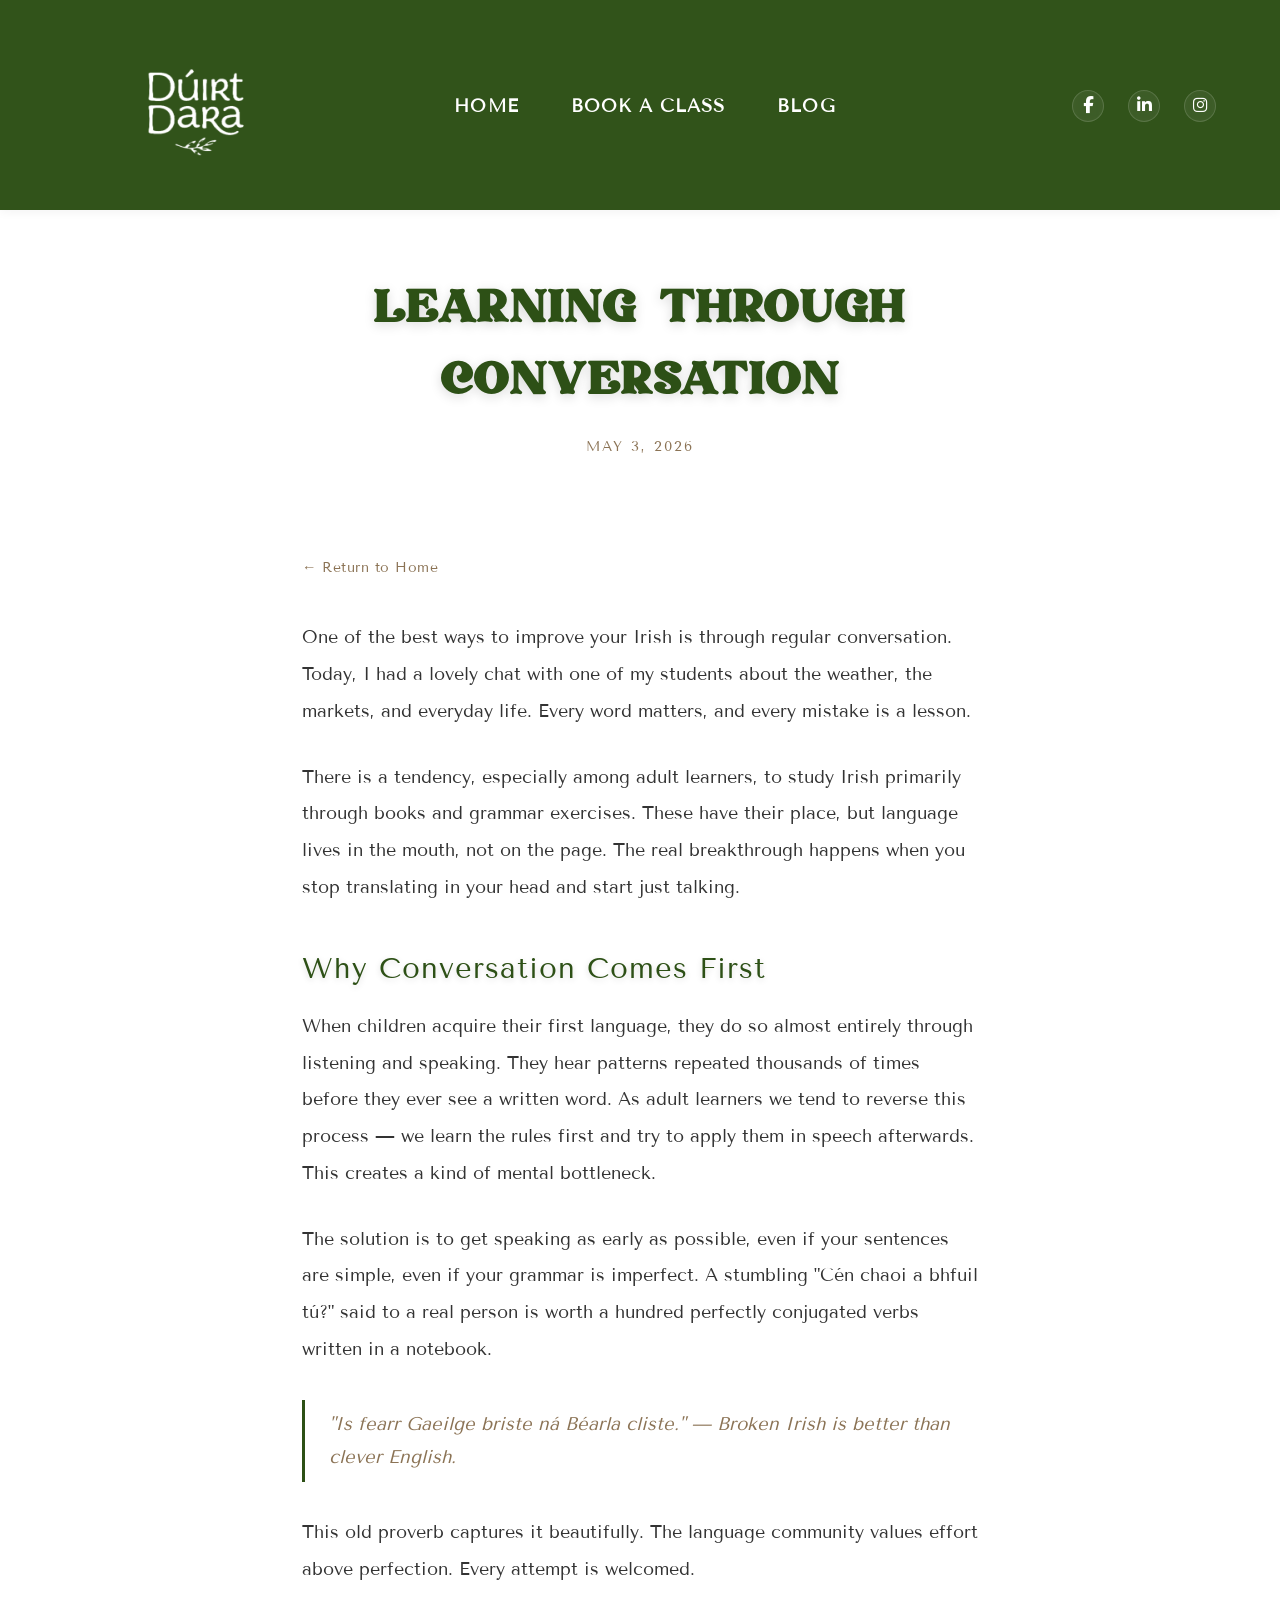
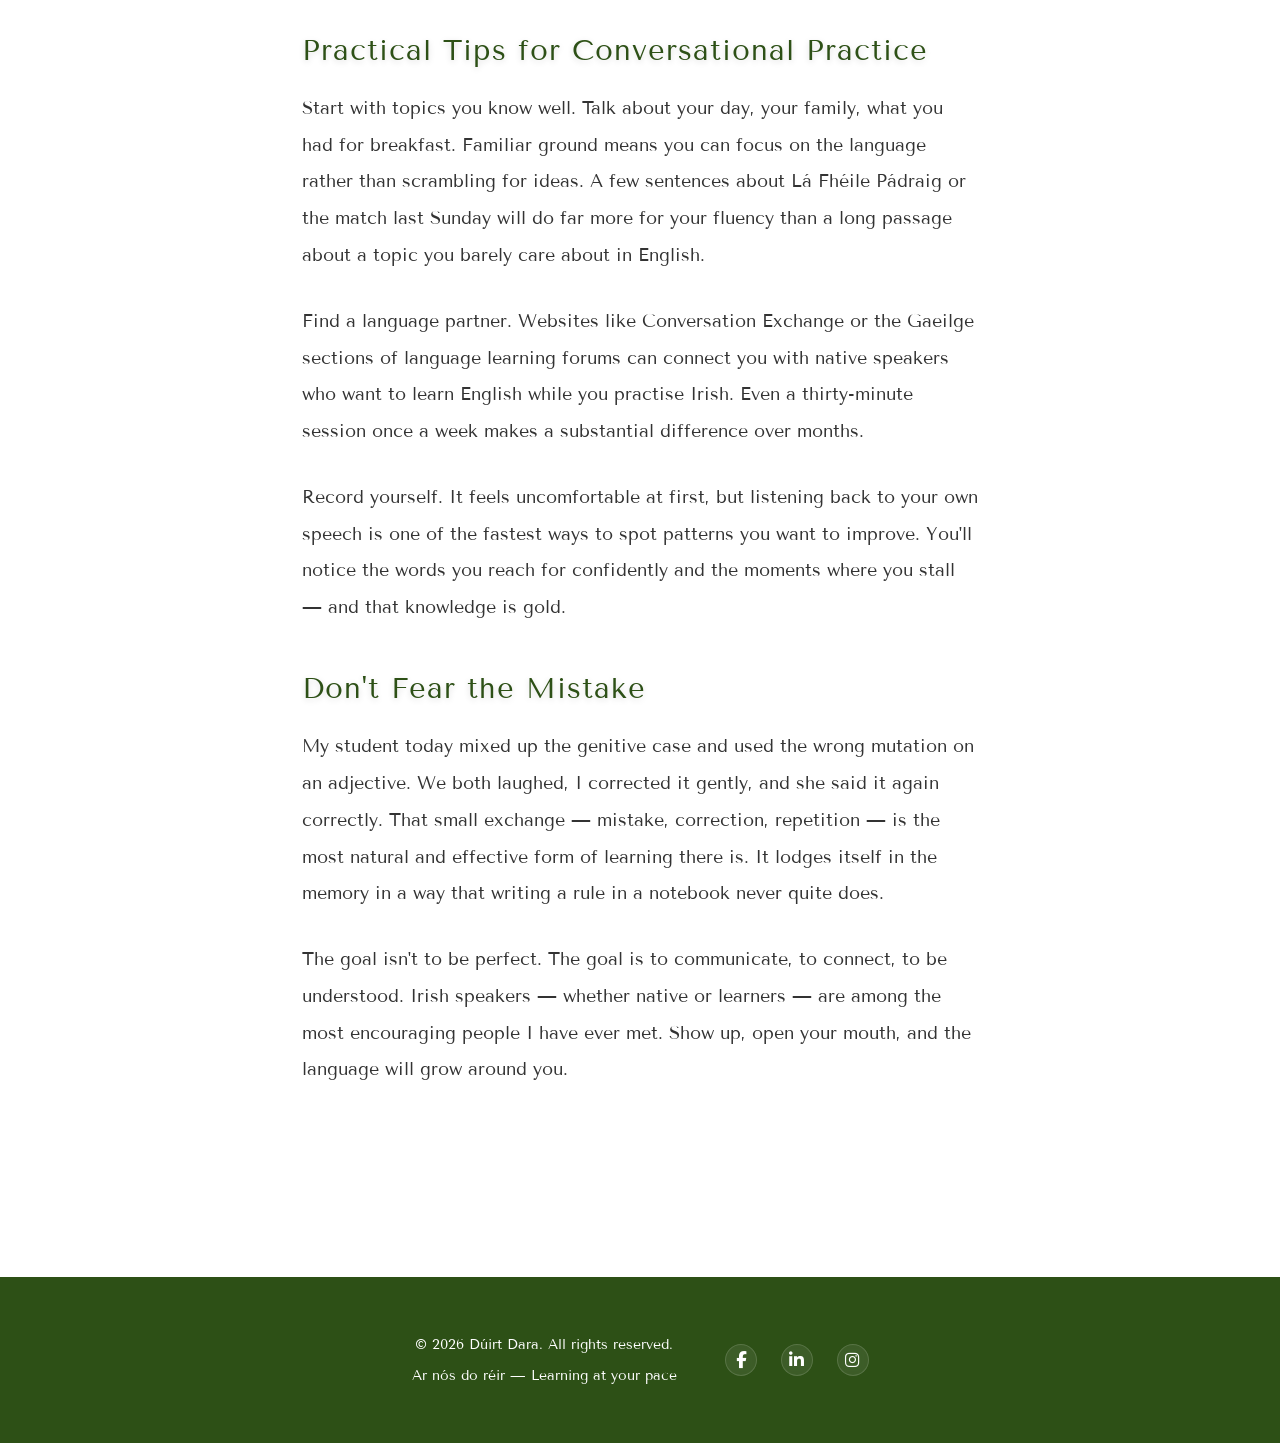
==== post-1.html @ e92f9aac "Add files via upload" ====
<!DOCTYPE html>
<html lang="en">
<head>
    <meta charset="UTF-8">
    <meta name="viewport" content="width=device-width, initial-scale=1.0">
    <title>Learning Through Conversation - Dúirt Dara</title>
    <link rel="stylesheet" href="styles.css">
    <link rel="stylesheet" href="blog-post.css">
    <link rel="stylesheet" href="https://cdnjs.cloudflare.com/ajax/libs/font-awesome/6.4.0/css/all.min.css">
    <link rel="preconnect" href="https://fonts.googleapis.com">
    <link rel="preconnect" href="https://fonts.gstatic.com" crossorigin>
    <link href="https://fonts.googleapis.com/css2?family=Lora:wght@400;500;600&family=Tenor+Sans&display=swap" rel="stylesheet">
</head>
<body>
    <header>
        <nav>
            <div class="logo"><img src="duirtdaralogo3.png" alt="Dúirt Dara" id="logo-img"></div>
            <ul class="nav-links">
                <li><a href="index.html#home">Home</a></li>
                <li><a href="index.html#booking">Book a Class</a></li>
                <li><a href="index.html#blog">Blog</a></li>
            </ul>
            <div class="social-icons-header">
                <a href="https://www.facebook.com/dara.nichoileaincollins" target="_blank" aria-label="Facebook"><i class="fab fa-facebook-f"></i></a>
                <a href="https://uk.linkedin.com/in/dara-collins-7a8557208" target="_blank" aria-label="LinkedIn"><i class="fab fa-linkedin-in"></i></a>
                <a href="https://www.instagram.com/daracollins/" target="_blank" aria-label="Instagram"><i class="fab fa-instagram"></i></a>
            </div>
        </nav>
    </header>

    <main>
        <section class="post-header">
            <h1>Learning Through Conversation</h1>
            <p class="post-meta">May 3, 2026</p>
        </section>

        <article class="post-content">
            <a href="index.html#blog" class="back-link">← Return to Home</a>

            <p>One of the best ways to improve your Irish is through regular conversation. Today, I had a lovely chat with one of my students about the weather, the markets, and everyday life. Every word matters, and every mistake is a lesson.</p>

            <p>There is a tendency, especially among adult learners, to study Irish primarily through books and grammar exercises. These have their place, but language lives in the mouth, not on the page. The real breakthrough happens when you stop translating in your head and start just talking.</p>

            <h2>Why Conversation Comes First</h2>

            <p>When children acquire their first language, they do so almost entirely through listening and speaking. They hear patterns repeated thousands of times before they ever see a written word. As adult learners we tend to reverse this process — we learn the rules first and try to apply them in speech afterwards. This creates a kind of mental bottleneck.</p>

            <p>The solution is to get speaking as early as possible, even if your sentences are simple, even if your grammar is imperfect. A stumbling "Cén chaoi a bhfuil tú?" said to a real person is worth a hundred perfectly conjugated verbs written in a notebook.</p>

            <blockquote>"Is fearr Gaeilge briste ná Béarla cliste." — Broken Irish is better than clever English.</blockquote>

            <p>This old proverb captures it beautifully. The language community values effort above perfection. Every attempt is welcomed.</p>

            <h2>Practical Tips for Conversational Practice</h2>

            <p>Start with topics you know well. Talk about your day, your family, what you had for breakfast. Familiar ground means you can focus on the language rather than scrambling for ideas. A few sentences about Lá Fhéile Pádraig or the match last Sunday will do far more for your fluency than a long passage about a topic you barely care about in English.</p>

            <p>Find a language partner. Websites like Conversation Exchange or the Gaeilge sections of language learning forums can connect you with native speakers who want to learn English while you practise Irish. Even a thirty-minute session once a week makes a substantial difference over months.</p>

            <p>Record yourself. It feels uncomfortable at first, but listening back to your own speech is one of the fastest ways to spot patterns you want to improve. You'll notice the words you reach for confidently and the moments where you stall — and that knowledge is gold.</p>

            <h2>Don't Fear the Mistake</h2>

            <p>My student today mixed up the genitive case and used the wrong mutation on an adjective. We both laughed, I corrected it gently, and she said it again correctly. That small exchange — mistake, correction, repetition — is the most natural and effective form of learning there is. It lodges itself in the memory in a way that writing a rule in a notebook never quite does.</p>

            <p>The goal isn't to be perfect. The goal is to communicate, to connect, to be understood. Irish speakers — whether native or learners — are among the most encouraging people I have ever met. Show up, open your mouth, and the language will grow around you.</p>
        </article>
    </main>

    <footer>
        <div class="footer-content">
            <div>
                <p>&copy; 2026 Dúirt Dara. All rights reserved.</p>
                <p>Ar nós do réir — Learning at your pace</p>
            </div>
            <div class="social-icons-footer">
                <a href="https://www.facebook.com/dara.nichoileaincollins" target="_blank" aria-label="Facebook"><i class="fab fa-facebook-f"></i></a>
                <a href="https://uk.linkedin.com/in/dara-collins-7a8557208" target="_blank" aria-label="LinkedIn"><i class="fab fa-linkedin-in"></i></a>
                <a href="https://www.instagram.com/daracollins/" target="_blank" aria-label="Instagram"><i class="fab fa-instagram"></i></a>
            </div>
        </div>
    </footer>

    <script src="script.js"></script>
</body>
</html>
---- styles.css ----
@font-face {
    font-family: 'Transcity';
    src: url('Transcity DEMO.otf') format('opentype');
    font-weight: normal;
    font-style: normal;
}

.nav-dark a::after {
    background: #111 !important;
}
.nav-white a::after {
    background: #fff !important;
}
.nav-white a {
    color: #fff !important;
    text-shadow: none !important;
    transition: color 0.3s;
}
.nav-dark a {
    color: #222 !important;
    text-shadow: none !important;
    transition: color 0.3s;
}

.social-white a {
    color: #fff !important;
    transition: color 0.3s;
}
.social-dark a {
    color: #222 !important;
    transition: color 0.3s;
}
/* Universal button hover color */


button:hover,
.cta-button:hover,
.submit-btn:hover,
.newsletter-btn:hover {
    background-color: #624862 !important;
    color: var(--white);
}
* {
    margin: 0;
    padding: 0;
    box-sizing: border-box;
}

:root {
    --primary-color: #2d5016;
    --secondary-color: #8b7355;
    --text-color: #333;
    --light-bg: #f9f7f4;
    --white: #ffffff;
    --accent-color: #d4a574;
}

body {
    font-family: 'Tenor Sans', sans-serif;
    color: var(--text-color);
    background-color: var(--white);
    line-height: 1.6;
    user-select: text;
}

h1, h2, h3, h4, h5, h6 {
    text-shadow: 0 2px 6px rgba(0, 0, 0, 0.15);
}

/* Text selection styling */
::selection {
    background-color: var(--primary-color);
    color: var(--white);
}

::-moz-selection {
    background-color: var(--primary-color);
    color: var(--white);
}

/* Header & Navigation */
header {
    padding: 1.6rem 0 1.25rem;
    background-color: rgba(45, 80, 22, 0.98);
    margin-bottom: 0;
    position: sticky;
    top: 0;
    z-index: 100;
    backdrop-filter: blur(10px);
    box-shadow: 0 2px 10px rgba(0, 0, 0, 0.05);
    transition: background-color 0.3s ease, box-shadow 0.3s ease;
}

header.scrolled {
    background-color: rgba(45, 80, 22, 0.1);
    box-shadow: none;
}

nav {
    position: relative;
    display: flex;
    flex-direction: row;
    justify-content: space-between;
    align-items: center;
    max-width: 1200px;
    width: 100%;
    margin: 0 auto;
    padding: 0 1.5rem 0.25rem;
    gap: 1rem;
}

/* Social Icons Header */
.social-icons-header {
    display: flex;
    gap: 1.5rem;
    justify-content: flex-end;
    margin-left: auto;
    flex-shrink: 0;
}

.social-icons-header a {
    color: var(--white);
    font-size: 1.05rem;
    transition: transform 0.35s ease, opacity 0.35s ease, background-color 0.35s ease, box-shadow 0.35s ease;
    text-decoration: none;
    display: inline-flex;
    align-items: center;
    justify-content: center;
    width: 2rem;
    height: 2rem;
    border-radius: 999px;
    background: rgba(255, 255, 255, 0.08);
    border: 1px solid rgba(255, 255, 255, 0.14);
    backdrop-filter: blur(4px);
}

.social-icons-header a:hover {
    transform: translateY(-2px) scale(1.08);
    opacity: 1;
    background: rgba(255, 255, 255, 0.16);
    box-shadow: 0 8px 18px rgba(0, 0, 0, 0.12);
}

.logo {
    font-size: 1.65rem;
    font-weight: bold;
    letter-spacing: 0.5px;
    font-family: 'Transcity', serif;
    flex-shrink: 0;
    display: flex;
    align-items: center;
    justify-content: flex-start;
    margin-left: -15px;
    gap: 0.5rem;
    width: auto;
}


.logo-white {
    filter: brightness(0) saturate(100%) invert(100%) sepia(0%) saturate(0%) hue-rotate(0deg) brightness(2.5) contrast(2.5);
    transition: filter 0.3s;
}
.logo-dark {
    filter: none;
    transition: filter 0.3s;
}

.logo img {
    max-height: 160px;
    max-width: 480px;
    width: auto;
    display: block;
}

.nav-links {
    display: flex;
    list-style: none;
    gap: 1.25rem;
    align-items: center;
    justify-content: center;
    margin: 0;
    padding: 0 1rem;
    flex-wrap: nowrap;
    position: absolute;
    left: calc(50% + 5px);
    transform: translateX(-50%);
}

.nav-links a {
    text-decoration: none;
    color: var(--white);
    font-size: 1.1rem;
    font-weight: 600;
    letter-spacing: 0.06em;
    text-transform: uppercase;
    transition: transform 0.35s ease, color 0.35s ease, opacity 0.35s ease, text-shadow 0.35s ease;
    padding: 0.65rem 1rem;
    border-radius: 0;
    background: transparent;
    border: none;
    position: relative;
    display: inline-flex;
    align-items: center;
    justify-content: center;
}

.nav-links a:hover {
    color: var(--white);
    opacity: 1;
    transform: translateY(-1px);
    text-shadow: 0 0 10px rgba(0, 0, 0, 0.18);
}

.nav-links a::after {
    content: '';
    position: absolute;
    left: 0;
    bottom: -0.2rem;
    width: 100%;
    height: 1px;
    background: var(--white);
    transform: scaleX(0);
    transform-origin: left;
    transition: transform 0.35s ease;
    opacity: 0.6;
}

.nav-links a:hover::after {
    transform: scaleX(1);
}

/* Main Content */
main {
    width: 100%;
    display: flex;
    flex-direction: column;
    align-items: center;
}

section {
    width: 100%;
}

/* Animations */
@keyframes fadeInUp {
    from {
        opacity: 0;
        transform: translateY(30px);
    }
    to {
        opacity: 1;
        transform: translateY(0);
    }
}

@keyframes slideInText {
    from {
        opacity: 0;
        transform: translateY(18px);
    }
    to {
        opacity: 1;
        transform: translateY(0);
    }
}

.fade-in {
    animation: fadeInUp 0.8s ease-out forwards;
}

/* Hero Section */
.hero {
    position: relative;
    isolation: isolate;
    display: flex;
    align-items: center;
    justify-content: center;
    min-height: 78vh;
    padding: 3rem 1.5rem 5rem;
    margin-bottom: 0;
    width: 100%;
    text-align: center;
    background-image: url('mournes.jpg');
    background-size: cover;
    background-position: center;
    background-repeat: no-repeat;
    overflow: hidden;
}

.hero::before {
    content: '';
    position: absolute;
    inset: 0;
    background: linear-gradient(180deg, rgba(255, 255, 255, 0.08) 0%, rgba(255, 255, 255, 0.04) 55%, rgba(249, 247, 244, 0.22) 100%);
    z-index: 0;
}

.hero-content {
    position: relative;
    z-index: 1;
    max-width: 760px;
    padding: 2.5rem 2rem;
}

.hero-content h1 {
    font-size: 5rem;
    color: var(--white);
    margin-bottom: 1rem;
    font-weight: 400;
    letter-spacing: 2px;
    -webkit-background-clip: initial;
    -webkit-text-fill-color: initial;
    background-clip: initial;
    animation: slideInText 0.95s cubic-bezier(0.22, 1, 0.36, 1) both;
    font-family: 'Transcity', serif;
    text-shadow: 0 2px 8px rgba(0, 0, 0, 0.3);
}

.hero-content p {
    font-size: 1.3rem;
    color: var(--white);
    margin-bottom: 2rem;
    text-shadow: 0 2px 14px rgba(0, 0, 0, 0.35);
    opacity: 0;
    animation: fadeInUp 0.95s ease-out 0.18s forwards;
}

.cta-button {
    display: inline-block;
    padding: 0.9rem 2rem;
    background-color: var(--primary-color);
    color: var(--white);
    text-decoration: none;
    font-size: 1rem;
    transition: all 0.3s ease;
    position: relative;
    overflow: hidden;
    opacity: 0;
    animation: fadeInUp 0.95s ease-out 0.34s forwards;
}

.cta-button::before {
    content: '';
    position: absolute;
    top: 0;
    left: -100%;
    width: 100%;
    height: 100%;
    background-color: rgba(255, 255, 255, 0.2);
    transition: left 0.5s ease;
}

.cta-button:hover::before {
    left: 100%;
}

.cta-button:hover {
    transform: translateY(-2px);
    box-shadow: 0 4px 12px rgba(45, 80, 22, 0.3);
    background-color: #7D3C98;
}

.booking {
    padding: 3rem 2rem;
    margin-bottom: 4rem;
    text-align: center;
    width: 100%;
}

.booking h2,
 .blog h2 {
    font-size: 3.5rem;
    color: var(--primary-color);
    margin-bottom: 1rem;
    font-weight: 700;
    font-family: 'Transcity', serif;
    letter-spacing: 3px;
    text-shadow: 0 3px 12px rgba(0, 0, 0, 0.15);
    display: flex;
    align-items: center;
    justify-content: center;
    gap: 8px;
    text-transform: uppercase;
    word-spacing: 0.2em;
}

.section-subtitle {
    font-size: 1.25rem;
    color: var(--secondary-color);
    margin-bottom: 2rem;
    letter-spacing: 0.8px;
    font-weight: 500;
    line-height: 1.8;
}

.booking-form {
    max-width: 600px;
    margin: 0 auto;
}

.form-group {
    margin-bottom: 1.5rem;
}

.form-group label {
    display: block;
    margin-bottom: 0.5rem;
    /* removed misplaced margin and width */
    color: var(--text-color);
    font-weight: 500;
}

.form-group input,
.form-group select,
.form-group textarea {
    width: 100%;
    padding: 0.75rem 1rem;
    font-size: 1rem;
    background-color: var(--light-bg);
    color: var(--text-color);
    font-family: 'Tenor Sans', sans-serif;
    transition: background-color 0.2s ease, box-shadow 0.18s ease, border-color 0.18s ease;
    border: 1px solid rgba(45, 80, 22, 0.12);
    border-radius: 6px;
    box-shadow: none;
    display: block;
    appearance: none;
}

.form-group input:focus,
.form-group select:focus,
.form-group textarea:focus {
    outline: none;
    background-color: #f8f6f2;
    border-color: var(--primary-color);
    box-shadow: 0 6px 18px rgba(45, 80, 22, 0.06);
}

.form-group textarea {
    resize: vertical;
    min-height: 96px;
}

.submit-btn {
    width: 100%;
    padding: 1rem;
    background-color: var(--primary-color);
    color: var(--white);
    font-size: 1rem;
    cursor: pointer;
    font-family: 'Tenor Sans', sans-serif;
    transition: background-color 0.3s ease;
}


.booking-message {
    margin-top: 1.5rem;
    text-align: center;
    font-size: 1rem;
    min-height: 2rem;
}

.booking-message.success {
    color: var(--primary-color);
}

.booking-message.error {
    color: #c41e3a;
}

/* About Me Section */
.about {
    padding: calc(3rem + 30px) 2rem 3rem;
    margin-bottom: 4rem;
    width: 100%;
    background-color: transparent;
    color: var(--white);
    display: flex;
    flex-direction: column;
    align-items: center;
}

.about h2,
.about-content {
    width: min(100%, 1200px);
    padding-left: 2rem;
    padding-right: 2rem;
}

.about h2 {
    font-size: 3.5rem;
    color: var(--primary-color);
    margin-bottom: 2.5rem;
    font-weight: 700;
    font-family: 'Transcity', serif;
    letter-spacing: 3px;
    text-shadow: 0 3px 12px rgba(0, 0, 0, 0.35);
    text-transform: uppercase;
    word-spacing: 0.2em;
    display: flex;
    align-items: center;
    justify-content: center;
    gap: 8px;
}

.about-content {
    max-width: 800px;
    margin: 0 auto;
    text-align: center;
}

.about-content p {
    font-size: 1.25rem;
    color: var(--primary-color);
    margin-bottom: 2rem;
    line-height: 2;
    letter-spacing: 0.8px;
    text-shadow: 0 2px 8px rgba(0, 0, 0, 0.25);
    font-weight: 500;
}

/* Gallery: minimal, floating masonry with Ken Burns effect */
.gallery {
    padding: 3rem 0;
    margin-bottom: 4rem;
    width: 100%;
}

.gallery-title {
    font-size: 3.5rem;
    color: var(--primary-color);
    text-align: center;
    margin-bottom: 2rem;
    font-weight: 700;
    font-family: 'Transcity', serif;
    letter-spacing: 3px;
    text-shadow: 0 3px 12px rgba(0, 0, 0, 0.15);
    display: flex;
    align-items: center;
    justify-content: center;
    gap: 8px;
    text-transform: uppercase;
    word-spacing: 0.2em;
}

.gallery-title-icon,
.blog-title-icon,
.booking-title-icon,
.newsletter-title-icon,
.about-title-icon {
    height: 1em;
    width: auto;
    display: inline-block;
    vertical-align: middle;
}

.marquee-container {
    overflow: hidden;
    width: 100%;
    cursor: grab;
    user-select: none;
    padding: 1rem 0;
}

.marquee-container:active {
    cursor: grabbing;
}

.marquee-track {
    display: flex;
    gap: 1rem;
    width: max-content;
    will-change: transform;
}

.marquee-item {
    flex-shrink: 0;
    width: 320px;
    height: 260px;
    border-radius: 8px;
    overflow: hidden;
}

.marquee-item img {
    width: 100%;
    height: 100%;
    object-fit: cover;
    pointer-events: none;
    display: block;
}

/* Blog Section */
.blog {
    padding: 3rem 2rem;
    width: 100%;
    background-color: #b6adc0;
    color: var(--white);
    display: flex;
    flex-direction: column;
    align-items: center;
}

.blog h2,
.blog .section-subtitle,
.blog-posts {
    width: min(100%, 1200px);
    padding-left: 2rem;
    padding-right: 2rem;
}

.blog h2,
.blog .section-subtitle {
    text-align: center;
}

.blog .section-subtitle {
    color: var(--primary-color);
}

.blog h2 {
    font-size: 3rem;
    font-weight: 800;
    color: var(--primary-color);
    display: flex;
    align-items: center;
    justify-content: center;
    gap: 8px;
}

.blog-posts {
    display: grid;
    grid-template-columns: repeat(auto-fit, minmax(300px, 1fr));
    gap: 3rem;
    margin-top: 2rem;
    margin-left: auto;
    margin-right: auto;
}

.blog-post {
    padding-bottom: 2rem;
}

.blog-post h3 {
    font-size: 1.5rem;
    color: var(--primary-color);
    margin-bottom: 0.5rem;
    font-weight: normal;
    font-family: 'Transcity', serif;
}

.blog-date {
    font-size: 0.9rem;
    color: var(--primary-color);
    margin-bottom: 1rem;
}

.blog-post p {
    margin-bottom: 1rem;
    color: var(--primary-color);
    line-height: 1.8;
}

.read-more {
    color: var(--secondary-color);
    text-decoration: none;
}

.read-more span {
    text-decoration: none;
    font-size: 0.95rem;
    display: inline-flex;
    align-items: center;
    gap: 0.3rem;
    transition: color 0.3s ease, gap 0.2s ease;
}

.read-more:hover {
    color: rgba(255, 255, 255, 0.78);
    gap: 0.6rem;
}

/* Newsletter Section */
.newsletter {
    padding: 3rem 2rem;
    margin-bottom: 4rem;
    text-align: center;
    width: 100%;
}

.newsletter h2 {
    font-size: 3.5rem;
    color: var(--primary-color);
    margin-bottom: 1rem;
    font-weight: 700;
    font-family: 'Transcity', serif;
    letter-spacing: 3px;
    text-shadow: 0 3px 12px rgba(0, 0, 0, 0.15);
    text-transform: uppercase;
    word-spacing: 0.2em;
    display: flex;
    align-items: center;
    justify-content: center;
    gap: 8px;
}

.booking .section-subtitle {
    color: var(--primary-color);
}

.newsletter .section-subtitle {
    color: var(--primary-color);
    margin-bottom: 2rem;
    font-size: 1.25rem;
    letter-spacing: 0.8px;
    font-weight: 500;
}

.newsletter-form {
    max-width: 500px;
    margin: 0 auto;
    display: flex;
    flex-direction: column;
    gap: 1rem;
}

.newsletter-form .form-group {
    margin-bottom: 0;
}

.newsletter-form input {
    width: 100%;
    padding: 0.85rem 1rem;
    font-size: 1rem;
    background-color: var(--light-bg);
    color: var(--text-color);
    font-family: 'Tenor Sans', sans-serif;
    border: 1px solid rgba(45, 80, 22, 0.2);
    transition: all 0.3s ease;
}

.newsletter-form input:focus {
    outline: none;
    background-color: #f0ebe4;
    border-color: var(--primary-color);
    box-shadow: 0 0 8px rgba(45, 80, 22, 0.1);
}

.newsletter-btn {
    padding: 0.85rem 2rem;
    width: 100%;
    background-color: var(--primary-color);
    color: var(--white);
    font-size: 1rem;
    cursor: pointer;
    font-family: 'Tenor Sans', sans-serif;
    transition: all 0.3s ease;
    text-transform: uppercase;
    letter-spacing: 1px;
    font-weight: 600;
}


.newsletter-message {
    margin-top: 1.5rem;
    text-align: center;
    font-size: 1rem;
    min-height: 2rem;
}

.newsletter-message.success {
    color: var(--primary-color);
}

.newsletter-message.error {
    color: #c41e3a;
}

/* Footer */
footer {
    margin-top: 5rem;
    padding: 3rem 2rem;
    background-color: #2d5016;
    color: var(--white);
    font-size: 0.9rem;
    text-align: center;
    width: 100%;
}

.footer-content {
    max-width: 1200px;
    margin: 0 auto;
    display: flex;
    justify-content: center;
    align-items: center;
    gap: 3rem;
    padding: 0 2rem;
    width: 100%;
    flex-wrap: wrap;
}

footer p {
    margin: 0.5rem 0;
}

/* Social Icons Footer */
.social-icons-footer {
    display: flex;
    gap: 1.5rem;
}

.social-icons-footer a {
    color: var(--white);
    font-size: 1.05rem;
    transition: transform 0.35s ease, opacity 0.35s ease, background-color 0.35s ease, box-shadow 0.35s ease;
    text-decoration: none;
    display: inline-flex;
    align-items: center;
    justify-content: center;
    width: 2rem;
    height: 2rem;
    border-radius: 999px;
    background: rgba(255, 255, 255, 0.08);
    border: 1px solid rgba(255, 255, 255, 0.14);
    backdrop-filter: blur(4px);
}

.social-icons-footer a:hover {
    transform: translateY(-2px) scale(1.08);
    opacity: 1;
    background: rgba(255, 255, 255, 0.16);
    box-shadow: 0 8px 18px rgba(0, 0, 0, 0.12);
}

/* Responsive Design */
@media (max-width: 768px) {
    header {
        margin-bottom: 0;
    }

    nav {
        flex-direction: column;
        gap: 1.1rem;
        width: auto;
        padding: 1rem 1rem 0;
        transform: none;
    }

    .nav-links {
        position: static;
        transform: none;
        left: auto;
        flex-direction: column;
        gap: 0.85rem;
        text-align: center;
        margin: 0;
        flex-wrap: wrap;
        width: 100%;
    }

    .nav-links a {
        width: auto;
        max-width: none;
        padding: 0.45rem 0;
    }

    .social-icons-header {
        gap: 1rem;
        margin-left: 0;
        justify-content: center;
    }

    .logo img {
        max-width: 200px;
    }

    .hero {
        min-height: 60vh;
    }

    .hero-content h1 {
        font-size: 2rem;
    }

    .hero-content p {
        font-size: 1.1rem;
    }

    .marquee-item {
        width: 240px;
        height: 200px;
    }

    .blog-posts {
        grid-template-columns: 1fr;
    }

    .booking h2,
    .blog h2,
    .newsletter h2 {
        font-size: 2.5rem;
    }

    .about h2,
    .gallery-title {
        font-size: 2.5rem;
    }

    .footer-content {
        flex-direction: column;
        gap: 1.5rem;
        text-align: center;
        justify-content: center;
    }

    .social-icons-footer {
        justify-content: center;
    }
}

@media (max-width: 480px) {
    nav {
        padding: 0.75rem 1rem 0;
    }

    .logo img {
        max-width: 160px;
    }

    .hero {
        min-height: 50vh;
        padding: 2rem 1rem 3rem;
    }

    .hero-content h1 {
        font-size: 1.6rem;
        letter-spacing: 1px;
    }

    .hero-content p {
        font-size: 1rem;
    }

    .marquee-item {
        width: 200px;
        height: 170px;
    }

    .booking h2,
    .blog h2,
    .newsletter h2,
    .about h2,
    .gallery-title {
        font-size: 2rem;
        letter-spacing: 1.5px;
    }

    .about {
        padding: 2rem 1rem;
    }

    .booking,
    .newsletter {
        padding: 2rem 1rem;
    }

    .blog {
        padding: 2rem 1rem;
    }

    .section-subtitle {
        font-size: 1.05rem;
    }
}
---- blog-post.css ----
/* Blog Post Page Styles */

.post-header {
    width: 100%;
    padding: 4rem 2rem 2rem;
    text-align: center;
    display: flex;
    flex-direction: column;
    align-items: center;
    gap: 1rem;
}

.post-header h1 {
    font-size: 3.5rem;
    font-weight: 700;
    color: var(--primary-color);
    letter-spacing: 3px;
    max-width: 800px;
    line-height: 1.3;
    text-transform: uppercase;
    word-spacing: 0.2em;
    text-shadow: 0 3px 12px rgba(0, 0, 0, 0.15);
    font-family: 'Transcity', serif;
}

.post-meta {
    font-size: 0.9rem;
    color: var(--secondary-color);
    letter-spacing: 2px;
    text-transform: uppercase;
}

.post-content {
    max-width: 740px;
    width: 100%;
    padding: 4rem 2rem 5rem;
}

.back-link {
    display: inline-flex;
    align-items: center;
    gap: 0.4rem;
    color: var(--secondary-color);
    text-decoration: none;
    font-size: 0.9rem;
    letter-spacing: 0.5px;
    margin-bottom: 2.5rem;
    transition: color 0.2s ease, gap 0.2s ease;
}

.back-link:hover {
    color: var(--primary-color);
    gap: 0.7rem;
}

.post-content p {
    font-size: 1.15rem;
    line-height: 2;
    color: var(--text-color);
    margin-bottom: 1.8rem;
}

.post-content h2 {
    font-size: 1.8rem;
    color: var(--primary-color);
    margin: 2.5rem 0 1rem;
    font-weight: 400;
    letter-spacing: 1px;
}

.post-content blockquote {
    border-left: 3px solid var(--primary-color);
    padding: 0.5rem 0 0.5rem 1.5rem;
    margin: 2rem 0;
    font-style: italic;
    color: var(--secondary-color);
    font-size: 1.15rem;
    line-height: 1.8;
}

@media (max-width: 768px) {
    .post-header {
        padding: 3rem 1.5rem 2rem;
    }

    .post-header h1 {
        font-size: 2.5rem;
        letter-spacing: 1px;
    }

    .post-content {
        padding: 3rem 1.5rem 4rem;
    }
}

@media (max-width: 480px) {
    .post-header {
        padding: 2.5rem 1rem 1.5rem;
    }

    .post-header h1 {
        font-size: 1.8rem;
        letter-spacing: 0.5px;
    }

    .post-meta {
        font-size: 0.8rem;
    }

    .post-content {
        padding: 2rem 1rem 3rem;
    }

    .post-content p {
        font-size: 1.05rem;
    }

    .post-content h2 {
        font-size: 1.4rem;
    }

    .post-content blockquote {
        padding-left: 1rem;
        font-size: 1rem;
    }
}
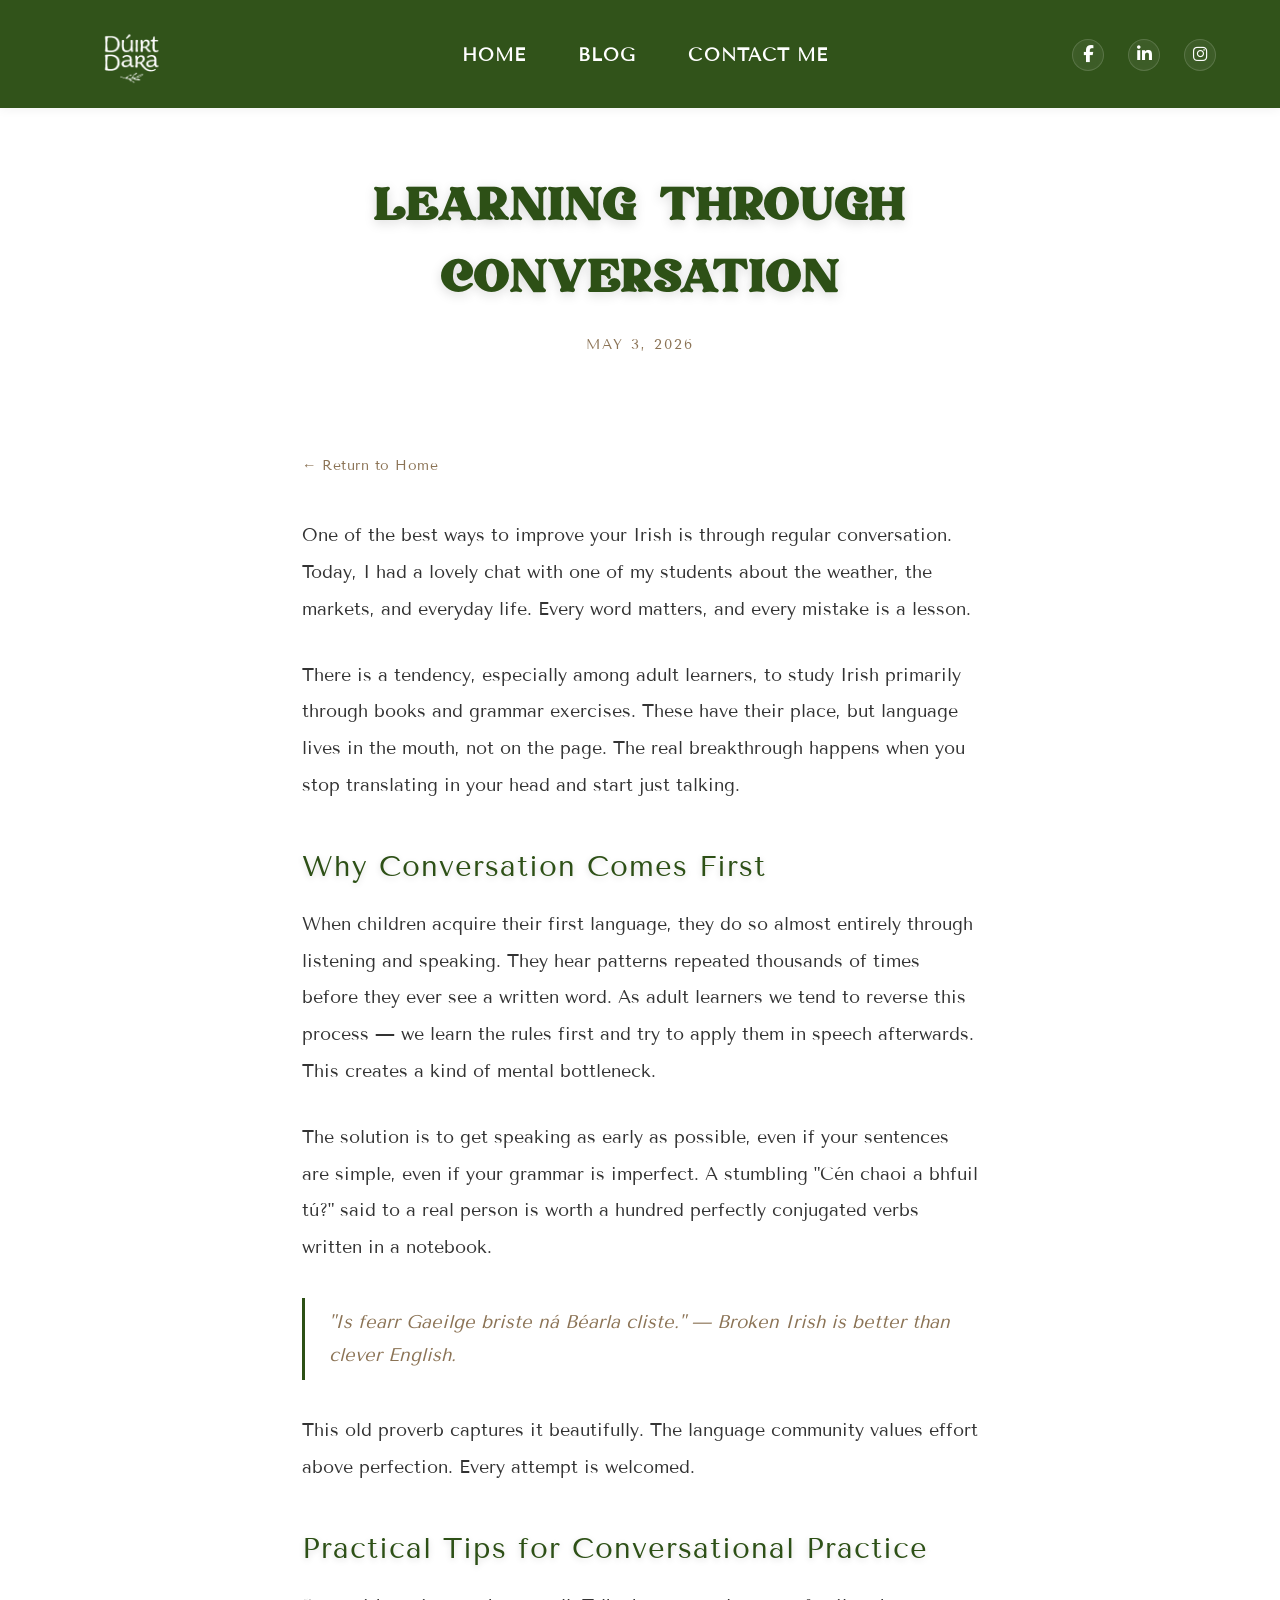
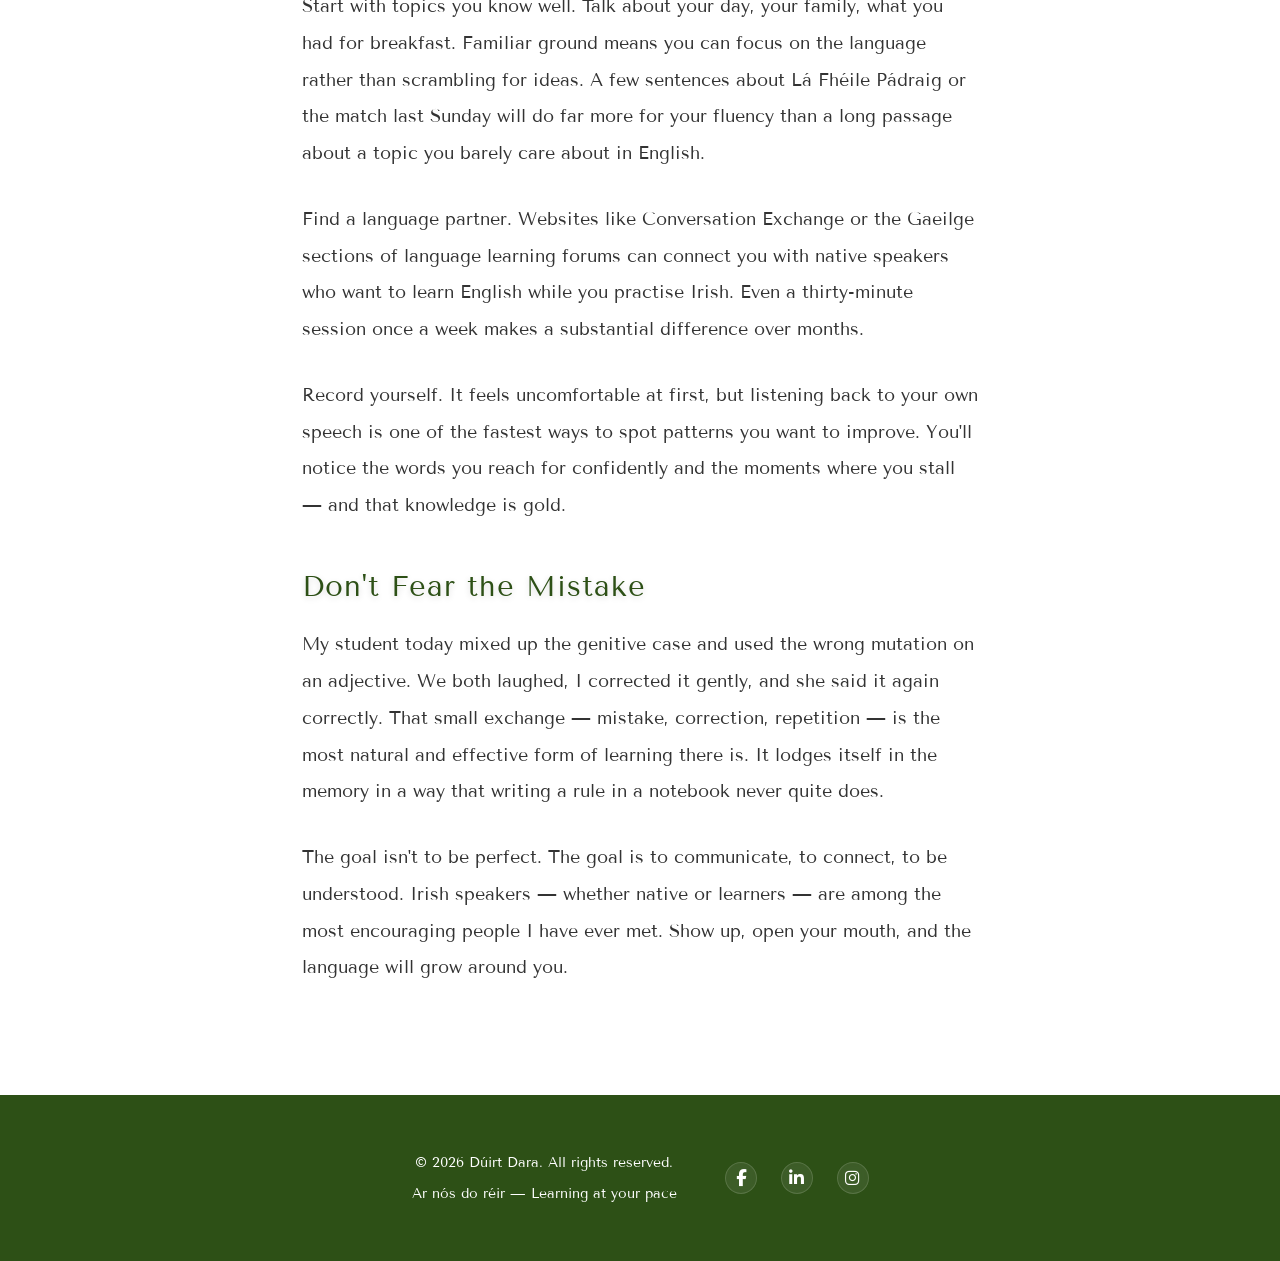
==== commit 2af38a3e: "Add files via upload" ====
--- a/post-1.html
+++ b/post-1.html
@@ -17,8 +17,8 @@
             <div class="logo"><img src="duirtdaralogo3.png" alt="Dúirt Dara" id="logo-img"></div>
             <ul class="nav-links">
                 <li><a href="index.html#home">Home</a></li>
-                <li><a href="index.html#booking">Book a Class</a></li>
                 <li><a href="index.html#blog">Blog</a></li>
+                <li><a href="index.html">Contact Me</a></li>
             </ul>
             <div class="social-icons-header">
                 <a href="https://www.facebook.com/dara.nichoileaincollins" target="_blank" aria-label="Facebook"><i class="fab fa-facebook-f"></i></a>
--- a/styles.css
+++ b/styles.css
@@ -80,7 +80,7 @@
 
 /* Header & Navigation */
 header {
-    padding: 1.6rem 0 1.25rem;
+    padding: 0.6rem 0 0.5rem;
     background-color: rgba(45, 80, 22, 0.98);
     margin-bottom: 0;
     position: sticky;
@@ -105,7 +105,7 @@
     max-width: 1200px;
     width: 100%;
     margin: 0 auto;
-    padding: 0 1.5rem 0.25rem;
+    padding: 0 1.5rem 0;
     gap: 1rem;
 }
 
@@ -166,8 +166,8 @@
 }
 
 .logo img {
-    max-height: 160px;
-    max-width: 480px;
+    max-height: 90px;
+    max-width: 280px;
     width: auto;
     display: block;
 }
@@ -264,6 +264,24 @@
     }
 }
 
+@keyframes kenBurns {
+    from { transform: scale(1); }
+    to   { transform: scale(1.08); }
+}
+
+@keyframes heroTitleIn {
+    0% {
+        opacity: 0;
+        transform: translateY(30px) scale(0.95);
+        letter-spacing: 8px;
+    }
+    100% {
+        opacity: 1;
+        transform: translateY(0) scale(1);
+        letter-spacing: 2px;
+    }
+}
+
 .fade-in {
     animation: fadeInUp 0.8s ease-out forwards;
 }
@@ -280,11 +298,18 @@
     margin-bottom: 0;
     width: 100%;
     text-align: center;
+    overflow: hidden;
+}
+
+.hero::after {
+    content: '';
+    position: absolute;
+    inset: -5%;
     background-image: url('mournes.jpg');
     background-size: cover;
     background-position: center;
-    background-repeat: no-repeat;
-    overflow: hidden;
+    z-index: -1;
+    animation: kenBurns 14s ease-in-out infinite alternate;
 }
 
 .hero::before {
@@ -311,16 +336,16 @@
     -webkit-background-clip: initial;
     -webkit-text-fill-color: initial;
     background-clip: initial;
-    animation: slideInText 0.95s cubic-bezier(0.22, 1, 0.36, 1) both;
+    animation: heroTitleIn 1.1s cubic-bezier(0.22, 1, 0.36, 1) both;
     font-family: 'Transcity', serif;
-    text-shadow: 0 2px 8px rgba(0, 0, 0, 0.3);
+    text-shadow: -1px -1px 0 rgba(0,0,0,0.8), 1px -1px 0 rgba(0,0,0,0.8), -1px 1px 0 rgba(0,0,0,0.8), 1px 1px 0 rgba(0,0,0,0.8);
 }
 
 .hero-content p {
     font-size: 1.3rem;
     color: var(--white);
     margin-bottom: 2rem;
-    text-shadow: 0 2px 14px rgba(0, 0, 0, 0.35);
+    text-shadow: -1px -1px 0 rgba(0,0,0,0.8), 1px -1px 0 rgba(0,0,0,0.8), -1px 1px 0 rgba(0,0,0,0.8), 1px 1px 0 rgba(0,0,0,0.8);
     opacity: 0;
     animation: fadeInUp 0.95s ease-out 0.18s forwards;
 }
@@ -337,6 +362,98 @@
     overflow: hidden;
     opacity: 0;
     animation: fadeInUp 0.95s ease-out 0.34s forwards;
+}
+
+/* Reach Out Button */
+.reach-out-btn {
+    margin-top: 1.25rem;
+    padding: 0.8rem 2rem;
+    background: var(--primary-color);
+    color: var(--white);
+    font-family: 'Tenor Sans', sans-serif;
+    font-size: 1rem;
+    letter-spacing: 0.08em;
+    text-transform: uppercase;
+    border: none;
+    cursor: pointer;
+    position: relative;
+    overflow: hidden;
+    transition: transform 0.15s ease, box-shadow 0.3s ease;
+}
+
+.reach-out-btn:hover {
+    transform: translateY(-2px);
+    background: var(--primary-color);
+}
+
+.reach-out-btn.clicked {
+    animation: btnPop 0.4s cubic-bezier(0.36, 0.07, 0.19, 0.97) both;
+}
+
+@keyframes btnPop {
+    0%   { transform: scale(1); }
+    30%  { transform: scale(1.08); }
+    60%  { transform: scale(0.95); }
+    100% { transform: scale(1); }
+}
+
+
+/* Modal */
+.modal-overlay {
+    display: none;
+    position: fixed;
+    inset: 0;
+    background: rgba(0,0,0,0.55);
+    z-index: 200;
+    align-items: center;
+    justify-content: center;
+    backdrop-filter: blur(3px);
+}
+
+.modal-overlay.open {
+    display: flex;
+}
+
+.modal {
+    background: var(--white);
+    border-radius: 8px;
+    padding: 2.5rem 2rem 2rem;
+    width: min(480px, 92vw);
+    position: relative;
+    box-shadow: 0 12px 40px rgba(0,0,0,0.2);
+    animation: fadeInUp 0.3s ease both;
+}
+
+.modal-close {
+    position: absolute;
+    top: 0.75rem;
+    right: 1rem;
+    background: none;
+    border: none;
+    font-size: 1.5rem;
+    color: #aaa;
+    cursor: pointer;
+    line-height: 1;
+    padding: 0;
+    transition: color 0.2s ease;
+}
+
+.modal-close:hover {
+    color: #aaa;
+    background: none !important;
+}
+
+.modal-title {
+    font-family: 'Transcity', serif;
+    font-size: 1.8rem;
+    color: var(--primary-color);
+    margin-bottom: 1.5rem;
+    letter-spacing: 1px;
+    text-align: center;
+}
+
+.modal-form .form-group {
+    margin-bottom: 1.25rem;
 }
 
 .cta-button::before {
@@ -545,6 +662,15 @@
 
 .gallery-title-icon,
 .blog-title-icon,
+.about-title-img {
+    height: 1.4em;
+    width: auto;
+    display: inline-block;
+    vertical-align: middle;
+    mix-blend-mode: multiply;
+    filter: brightness(1.1);
+}
+
 .booking-title-icon,
 .newsletter-title-icon,
 .about-title-icon {
@@ -554,6 +680,11 @@
     vertical-align: middle;
 }
 
+.newsletter-title-icon {
+    position: relative;
+    top: -4px;
+}
+
 .marquee-container {
     overflow: hidden;
     width: 100%;
@@ -591,9 +722,20 @@
 
 /* Blog Section */
 .blog {
+    scroll-margin-top: 90px;
     padding: 3rem 2rem;
     width: 100%;
     background-color: #b6adc0;
+    background-image:
+        radial-gradient(circle, rgba(255,255,255,0.22) 1.5px, transparent 1.5px),
+        repeating-linear-gradient(
+            -45deg,
+            transparent,
+            transparent 14px,
+            rgba(255,255,255,0.07) 14px,
+            rgba(255,255,255,0.07) 15px
+        );
+    background-size: 22px 22px, 22px 22px;
     color: var(--white);
     display: flex;
     flex-direction: column;
@@ -682,7 +824,7 @@
 /* Newsletter Section */
 .newsletter {
     padding: 3rem 2rem;
-    margin-bottom: 4rem;
+    margin-bottom: 0;
     text-align: center;
     width: 100%;
 }
@@ -777,7 +919,7 @@
 
 /* Footer */
 footer {
-    margin-top: 5rem;
+    margin-top: 0;
     padding: 3rem 2rem;
     background-color: #2d5016;
     color: var(--white);
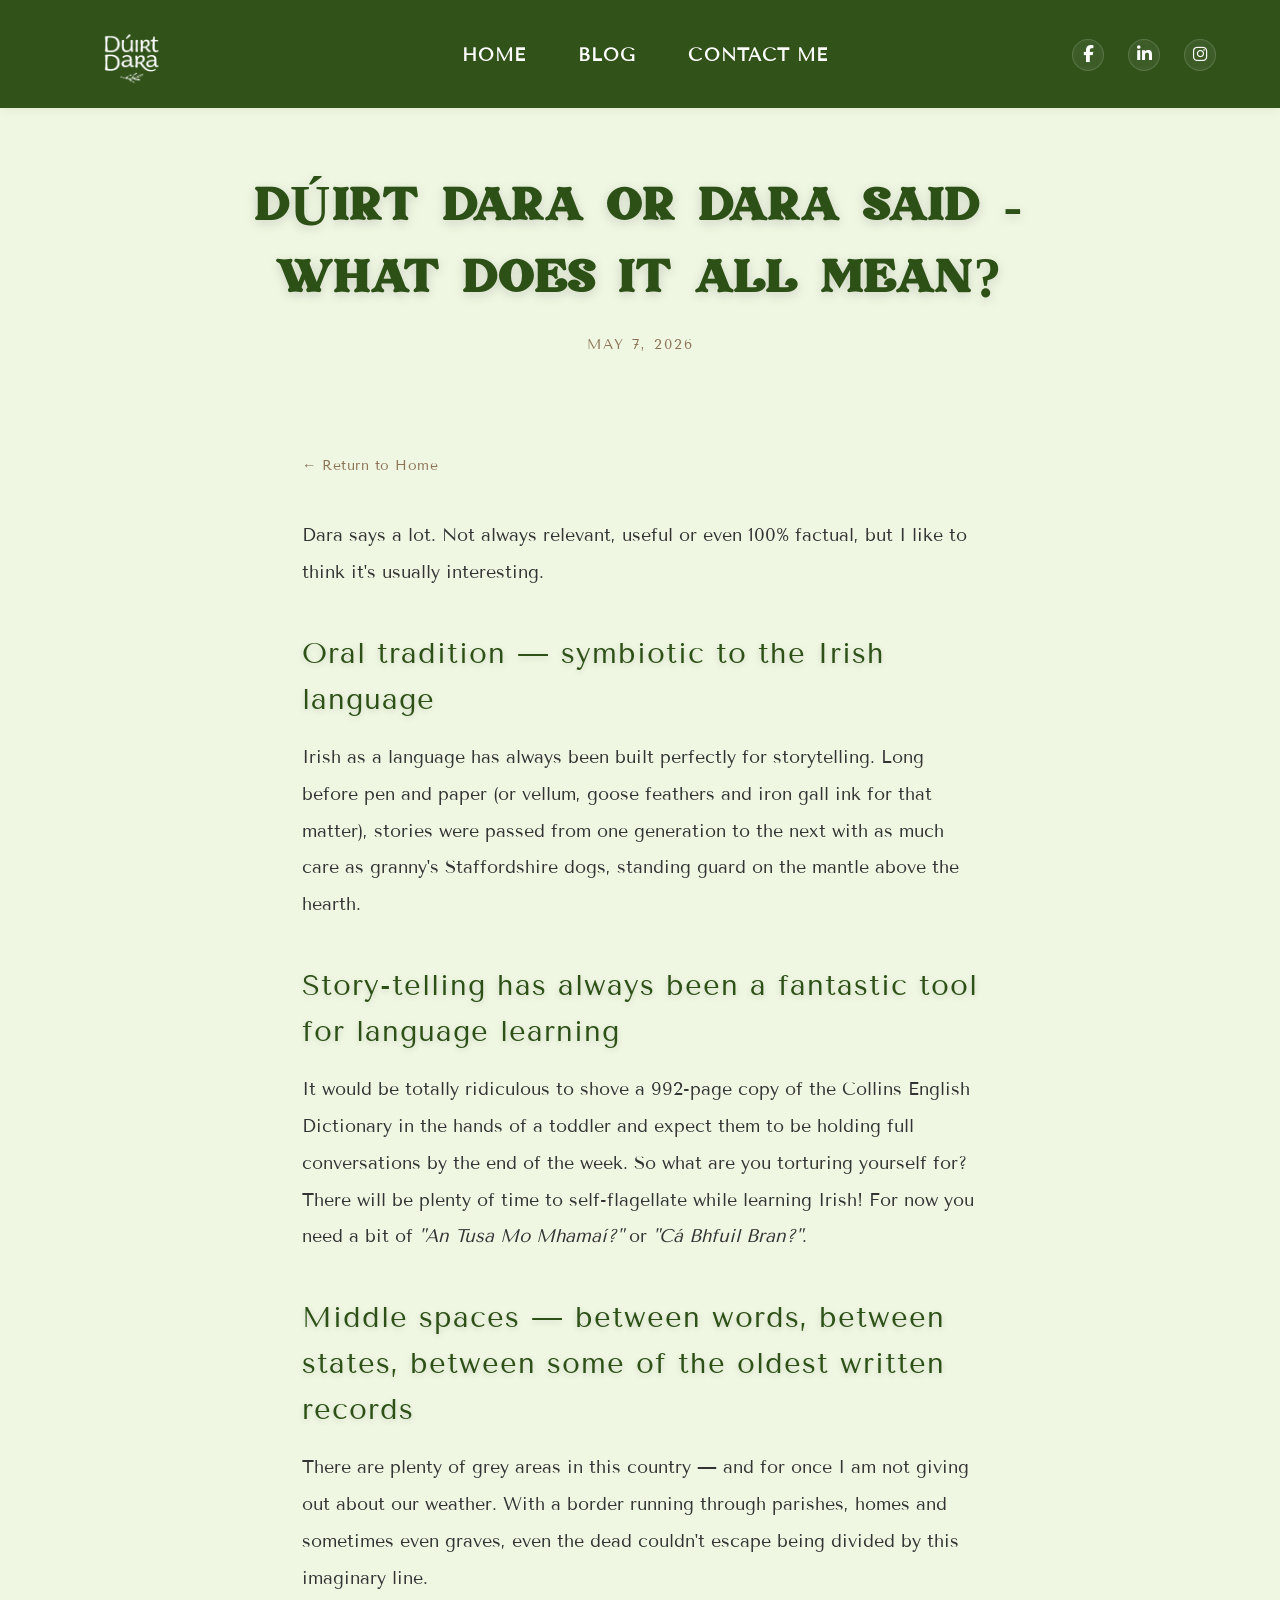
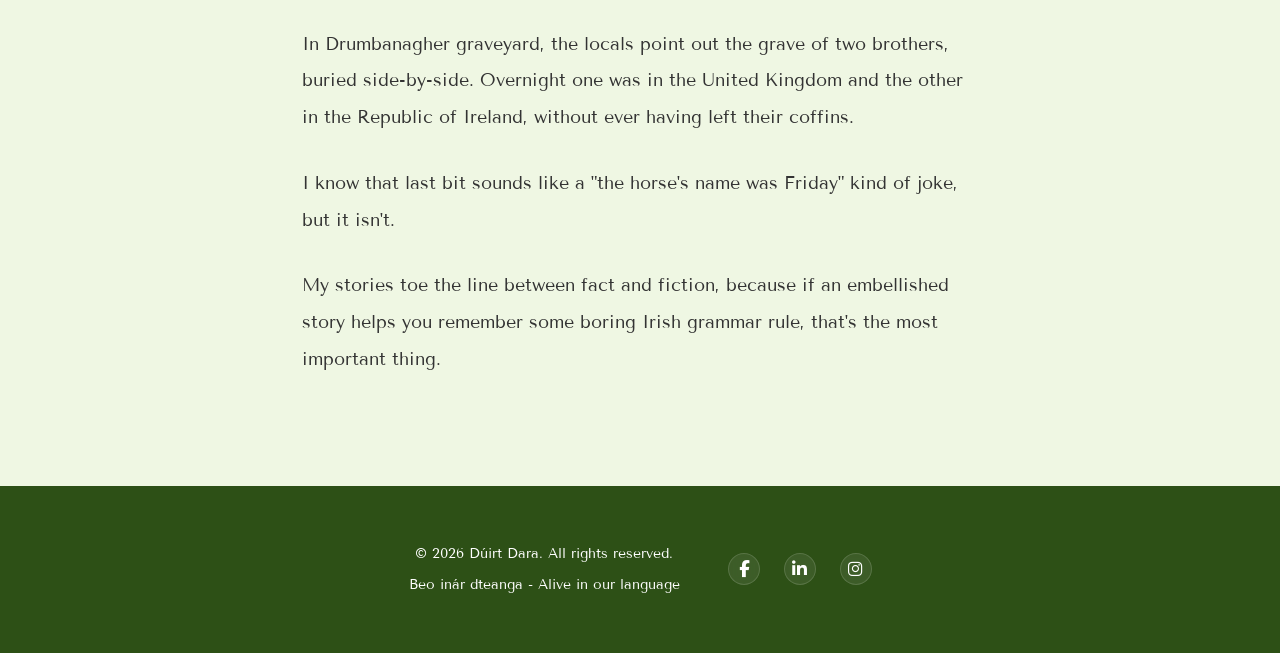
==== commit 26dd16d2: "Add files via upload" ====
--- a/post-1.html
+++ b/post-1.html
@@ -3,7 +3,7 @@
 <head>
     <meta charset="UTF-8">
     <meta name="viewport" content="width=device-width, initial-scale=1.0">
-    <title>Learning Through Conversation - Dúirt Dara</title>
+    <title>Dúirt Dara or Dara said - What does it all mean? - Dúirt Dara</title>
     <link rel="stylesheet" href="styles.css">
     <link rel="stylesheet" href="blog-post.css">
     <link rel="stylesheet" href="https://cdnjs.cloudflare.com/ajax/libs/font-awesome/6.4.0/css/all.min.css">
@@ -30,40 +30,32 @@
 
     <main>
         <section class="post-header">
-            <h1>Learning Through Conversation</h1>
-            <p class="post-meta">May 3, 2026</p>
+            <h1>Dúirt Dara or Dara said - What does it all mean?</h1>
+            <p class="post-meta">May 7, 2026</p>
         </section>
 
         <article class="post-content">
             <a href="index.html#blog" class="back-link">← Return to Home</a>
 
-            <p>One of the best ways to improve your Irish is through regular conversation. Today, I had a lovely chat with one of my students about the weather, the markets, and everyday life. Every word matters, and every mistake is a lesson.</p>
+            <p>Dara says a lot. Not always relevant, useful or even 100% factual, but I like to think it's usually interesting.</p>
 
-            <p>There is a tendency, especially among adult learners, to study Irish primarily through books and grammar exercises. These have their place, but language lives in the mouth, not on the page. The real breakthrough happens when you stop translating in your head and start just talking.</p>
+            <h2>Oral tradition — symbiotic to the Irish language</h2>
 
-            <h2>Why Conversation Comes First</h2>
+            <p>Irish as a language has always been built perfectly for storytelling. Long before pen and paper (or vellum, goose feathers and iron gall ink for that matter), stories were passed from one generation to the next with as much care as granny's Staffordshire dogs, standing guard on the mantle above the hearth.</p>
 
-            <p>When children acquire their first language, they do so almost entirely through listening and speaking. They hear patterns repeated thousands of times before they ever see a written word. As adult learners we tend to reverse this process — we learn the rules first and try to apply them in speech afterwards. This creates a kind of mental bottleneck.</p>
+            <h2>Story-telling has always been a fantastic tool for language learning</h2>
 
-            <p>The solution is to get speaking as early as possible, even if your sentences are simple, even if your grammar is imperfect. A stumbling "Cén chaoi a bhfuil tú?" said to a real person is worth a hundred perfectly conjugated verbs written in a notebook.</p>
+            <p>It would be totally ridiculous to shove a 992-page copy of the Collins English Dictionary in the hands of a toddler and expect them to be holding full conversations by the end of the week. So what are you torturing yourself for? There will be plenty of time to self-flagellate while learning Irish! For now you need a bit of <em>"An Tusa Mo Mhamaí?"</em> or <em>"Cá Bhfuil Bran?"</em>.</p>
 
-            <blockquote>"Is fearr Gaeilge briste ná Béarla cliste." — Broken Irish is better than clever English.</blockquote>
+            <h2>Middle spaces — between words, between states, between some of the oldest written records</h2>
 
-            <p>This old proverb captures it beautifully. The language community values effort above perfection. Every attempt is welcomed.</p>
+            <p>There are plenty of grey areas in this country — and for once I am not giving out about our weather. With a border running through parishes, homes and sometimes even graves, even the dead couldn't escape being divided by this imaginary line.</p>
 
-            <h2>Practical Tips for Conversational Practice</h2>
+            <p>In Drumbanagher graveyard, the locals point out the grave of two brothers, buried side-by-side. Overnight one was in the United Kingdom and the other in the Republic of Ireland, without ever having left their coffins.</p>
 
-            <p>Start with topics you know well. Talk about your day, your family, what you had for breakfast. Familiar ground means you can focus on the language rather than scrambling for ideas. A few sentences about Lá Fhéile Pádraig or the match last Sunday will do far more for your fluency than a long passage about a topic you barely care about in English.</p>
+            <p>I know that last bit sounds like a "the horse's name was Friday" kind of joke, but it isn't.</p>
 
-            <p>Find a language partner. Websites like Conversation Exchange or the Gaeilge sections of language learning forums can connect you with native speakers who want to learn English while you practise Irish. Even a thirty-minute session once a week makes a substantial difference over months.</p>
-
-            <p>Record yourself. It feels uncomfortable at first, but listening back to your own speech is one of the fastest ways to spot patterns you want to improve. You'll notice the words you reach for confidently and the moments where you stall — and that knowledge is gold.</p>
-
-            <h2>Don't Fear the Mistake</h2>
-
-            <p>My student today mixed up the genitive case and used the wrong mutation on an adjective. We both laughed, I corrected it gently, and she said it again correctly. That small exchange — mistake, correction, repetition — is the most natural and effective form of learning there is. It lodges itself in the memory in a way that writing a rule in a notebook never quite does.</p>
-
-            <p>The goal isn't to be perfect. The goal is to communicate, to connect, to be understood. Irish speakers — whether native or learners — are among the most encouraging people I have ever met. Show up, open your mouth, and the language will grow around you.</p>
+            <p>My stories toe the line between fact and fiction, because if an embellished story helps you remember some boring Irish grammar rule, that's the most important thing.</p>
         </article>
     </main>
 
@@ -71,7 +63,7 @@
         <div class="footer-content">
             <div>
                 <p>&copy; 2026 Dúirt Dara. All rights reserved.</p>
-                <p>Ar nós do réir — Learning at your pace</p>
+                <p>Beo inár dteanga - Alive in our language</p>
             </div>
             <div class="social-icons-footer">
                 <a href="https://www.facebook.com/dara.nichoileaincollins" target="_blank" aria-label="Facebook"><i class="fab fa-facebook-f"></i></a>
--- a/styles.css
+++ b/styles.css
@@ -58,7 +58,7 @@
 body {
     font-family: 'Tenor Sans', sans-serif;
     color: var(--text-color);
-    background-color: var(--white);
+    background-color: #eff7e3;
     line-height: 1.6;
     user-select: text;
 }
@@ -643,6 +643,293 @@
     width: 100%;
 }
 
+/* Journey Timeline */
+.journey-wrapper {
+    width: min(100%, 1100px);
+    margin: 3.5rem auto 0;
+    padding: 2.5rem 2rem;
+}
+
+.journey-title {
+    font-family: 'Transcity', serif;
+    font-size: 2.6rem;
+    color: var(--primary-color);
+    text-align: center;
+    letter-spacing: 3px;
+    text-transform: uppercase;
+    font-weight: 700;
+    text-shadow: 0 2px 8px rgba(45, 80, 22, 0.15);
+    margin-bottom: 2.5rem;
+    display: flex;
+    align-items: center;
+    justify-content: center;
+    gap: 10px;
+}
+
+.journey-title-icon {
+    height: 0.7em;
+    width: auto;
+    display: inline-block;
+    vertical-align: middle;
+}
+
+.journey-rail {
+    position: relative;
+    padding: 0 2rem;
+}
+
+.journey-nodes {
+    display: flex;
+    justify-content: space-between;
+    align-items: flex-start;
+    position: relative;
+}
+
+.journey-nodes::before {
+    content: '';
+    position: absolute;
+    left: 10%;
+    right: 10%;
+    top: 10px;
+    height: 2px;
+    background: rgba(45, 80, 22, 0.25);
+    z-index: 0;
+}
+
+.journey-node {
+    display: flex;
+    flex-direction: column;
+    align-items: center;
+    gap: 0.6rem;
+    background: none;
+    border: none;
+    cursor: pointer;
+    z-index: 1;
+    transition: transform 0.25s ease;
+    padding: 0 0.5rem;
+    width: 33%;
+    text-align: center;
+}
+
+.journey-node:hover {
+    transform: translateY(-6px);
+    background-color: transparent !important;
+    color: inherit !important;
+}
+
+.journey-node.active {
+    transform: translateY(-6px);
+}
+
+.journey-dot {
+    width: 22px;
+    height: 22px;
+    border-radius: 50%;
+    background: #eff7e3;
+    border: 2.5px solid rgba(45, 80, 22, 0.5);
+    transition: background 0.25s ease, box-shadow 0.25s ease, transform 0.25s ease;
+    flex-shrink: 0;
+}
+
+.journey-node:hover .journey-dot,
+.journey-node.active .journey-dot {
+    background: var(--primary-color);
+    border-color: var(--primary-color);
+    box-shadow: 0 0 0 6px rgba(45, 80, 22, 0.15);
+    transform: scale(1.2);
+}
+
+.journey-dot--current {
+    background: var(--primary-color);
+    border-color: var(--primary-color);
+    animation: currentPulse 2s ease-in-out infinite;
+}
+
+@keyframes currentPulse {
+    0%, 100% { box-shadow: 0 0 0 0 rgba(45, 80, 22, 0.5); }
+    50%       { box-shadow: 0 0 0 10px rgba(45, 80, 22, 0); }
+}
+
+.journey-label {
+    font-family: 'Lora', serif;
+    font-size: 1.05rem;
+    font-weight: 600;
+    color: var(--primary-color);
+    line-height: 1.3;
+    transition: color 0.2s ease;
+}
+
+.journey-node:hover .journey-label,
+.journey-node.active .journey-label {
+    color: var(--primary-color);
+}
+
+.journey-loc {
+    font-family: 'Tenor Sans', sans-serif;
+    font-size: 0.8rem;
+    color: var(--secondary-color);
+}
+
+/* Expand panels */
+.journey-panels {
+    margin-top: 2rem;
+}
+
+.journey-panel {
+    max-height: 0;
+    overflow: hidden;
+    opacity: 0;
+    transition: max-height 0.45s ease, opacity 0.35s ease, padding 0.35s ease;
+    background: rgba(45, 80, 22, 0.07);
+    border-left: 3px solid var(--primary-color);
+    border-radius: 0 12px 12px 0;
+    padding: 0 1.8rem;
+}
+
+.journey-panel.open {
+    max-height: 200px;
+    opacity: 1;
+    padding: 1.4rem 1.8rem;
+}
+
+.journey-panel p {
+    font-family: 'Tenor Sans', sans-serif;
+    font-size: 0.98rem;
+    color: var(--text-color);
+    line-height: 1.75;
+    margin: 0;
+}
+
+@media (max-width: 650px) {
+    .journey-nodes {
+        flex-direction: column;
+        align-items: flex-start;
+        gap: 1.5rem;
+    }
+    .journey-nodes::before { display: none; }
+    .journey-node { width: 100%; flex-direction: row; text-align: left; gap: 1rem; }
+    .journey-title { font-size: 1.9rem; }
+}
+
+/* Interactive Map */
+.map-wrapper {
+    width: min(100%, 1100px);
+    margin: 2.5rem auto 0;
+    padding: 0 2rem;
+}
+
+.map-subtitle {
+    text-align: center;
+    color: var(--primary-color);
+    font-size: 1.05rem;
+    margin-bottom: 1rem;
+    font-style: italic;
+    opacity: 0.85;
+}
+
+#irishMap {
+    height: 480px;
+    border-radius: 18px;
+    box-shadow: 0 8px 36px rgba(45, 80, 22, 0.18);
+    border: 3px solid rgba(45, 80, 22, 0.25);
+    overflow: hidden;
+}
+
+.map-pin-wrap {
+    display: flex;
+    flex-direction: column;
+    align-items: center;
+    cursor: pointer;
+    animation: pinFloat 3s ease-in-out infinite;
+}
+
+.map-pin-wrap:nth-child(odd) { animation-delay: -1.5s; }
+
+.map-pin-circle {
+    width: 42px;
+    height: 42px;
+    background: var(--primary-color);
+    border-radius: 50%;
+    border: 3px solid #fff;
+    box-shadow: 0 3px 14px rgba(45, 80, 22, 0.45);
+    display: flex;
+    align-items: center;
+    justify-content: center;
+    font-size: 1.25rem;
+    transition: transform 0.2s ease, box-shadow 0.2s ease;
+}
+
+.map-pin-wrap:hover .map-pin-circle {
+    transform: scale(1.25);
+    box-shadow: 0 6px 22px rgba(45, 80, 22, 0.6);
+}
+
+.map-pin-tail {
+    width: 0;
+    height: 0;
+    border-left: 7px solid transparent;
+    border-right: 7px solid transparent;
+    border-top: 11px solid var(--primary-color);
+    margin-top: -2px;
+}
+
+@keyframes pinFloat {
+    0%, 100% { transform: translateY(0); }
+    50%       { transform: translateY(-5px); }
+}
+
+.leaflet-popup-content-wrapper {
+    border-radius: 14px !important;
+    box-shadow: 0 6px 28px rgba(0,0,0,0.15) !important;
+    border: 2px solid rgba(45, 80, 22, 0.3);
+    padding: 0 !important;
+    overflow: hidden;
+}
+
+.leaflet-popup-content {
+    margin: 0 !important;
+    width: 230px !important;
+}
+
+.leaflet-popup-tip-container { margin-top: -1px; }
+
+.map-popup {
+    padding: 14px 16px;
+}
+
+.map-popup-title {
+    font-family: 'Transcity', serif;
+    font-size: 1rem;
+    color: var(--primary-color);
+    margin-bottom: 6px;
+    letter-spacing: 1px;
+}
+
+.map-popup-text {
+    font-size: 0.82rem;
+    color: var(--text-color);
+    line-height: 1.55;
+    font-family: 'Tenor Sans', sans-serif;
+}
+
+.map-popup-link {
+    display: inline-block;
+    margin-top: 10px;
+    font-size: 0.8rem;
+    font-family: 'Tenor Sans', sans-serif;
+    color: var(--primary-color);
+    font-weight: 600;
+    text-decoration: none;
+    border-top: 1px solid rgba(45, 80, 22, 0.15);
+    padding-top: 8px;
+    width: 100%;
+    transition: opacity 0.2s ease;
+}
+
+.map-popup-link:hover {
+    opacity: 0.7;
+}
+
 .gallery-title {
     font-size: 3.5rem;
     color: var(--primary-color);
@@ -710,6 +997,7 @@
     height: 260px;
     border-radius: 8px;
     overflow: hidden;
+    border: 1px solid #2d5016;
 }
 
 .marquee-item img {
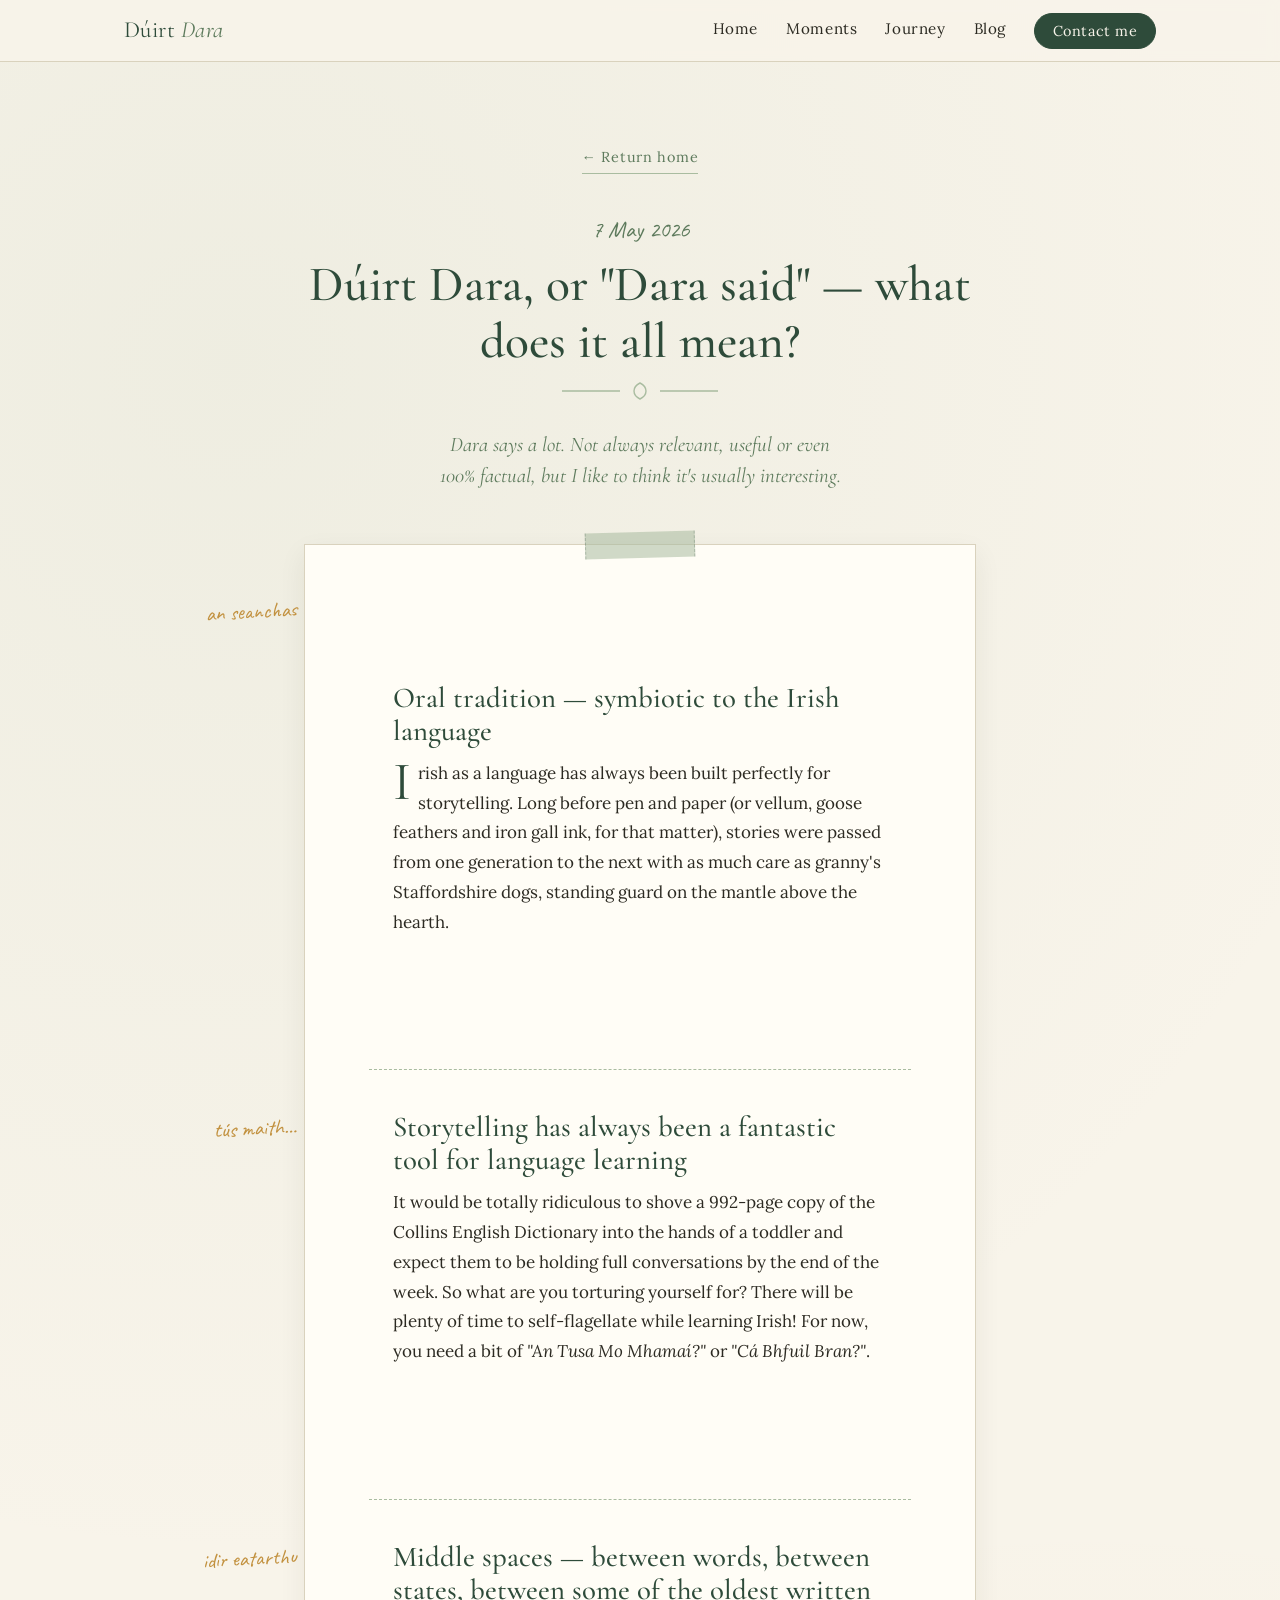
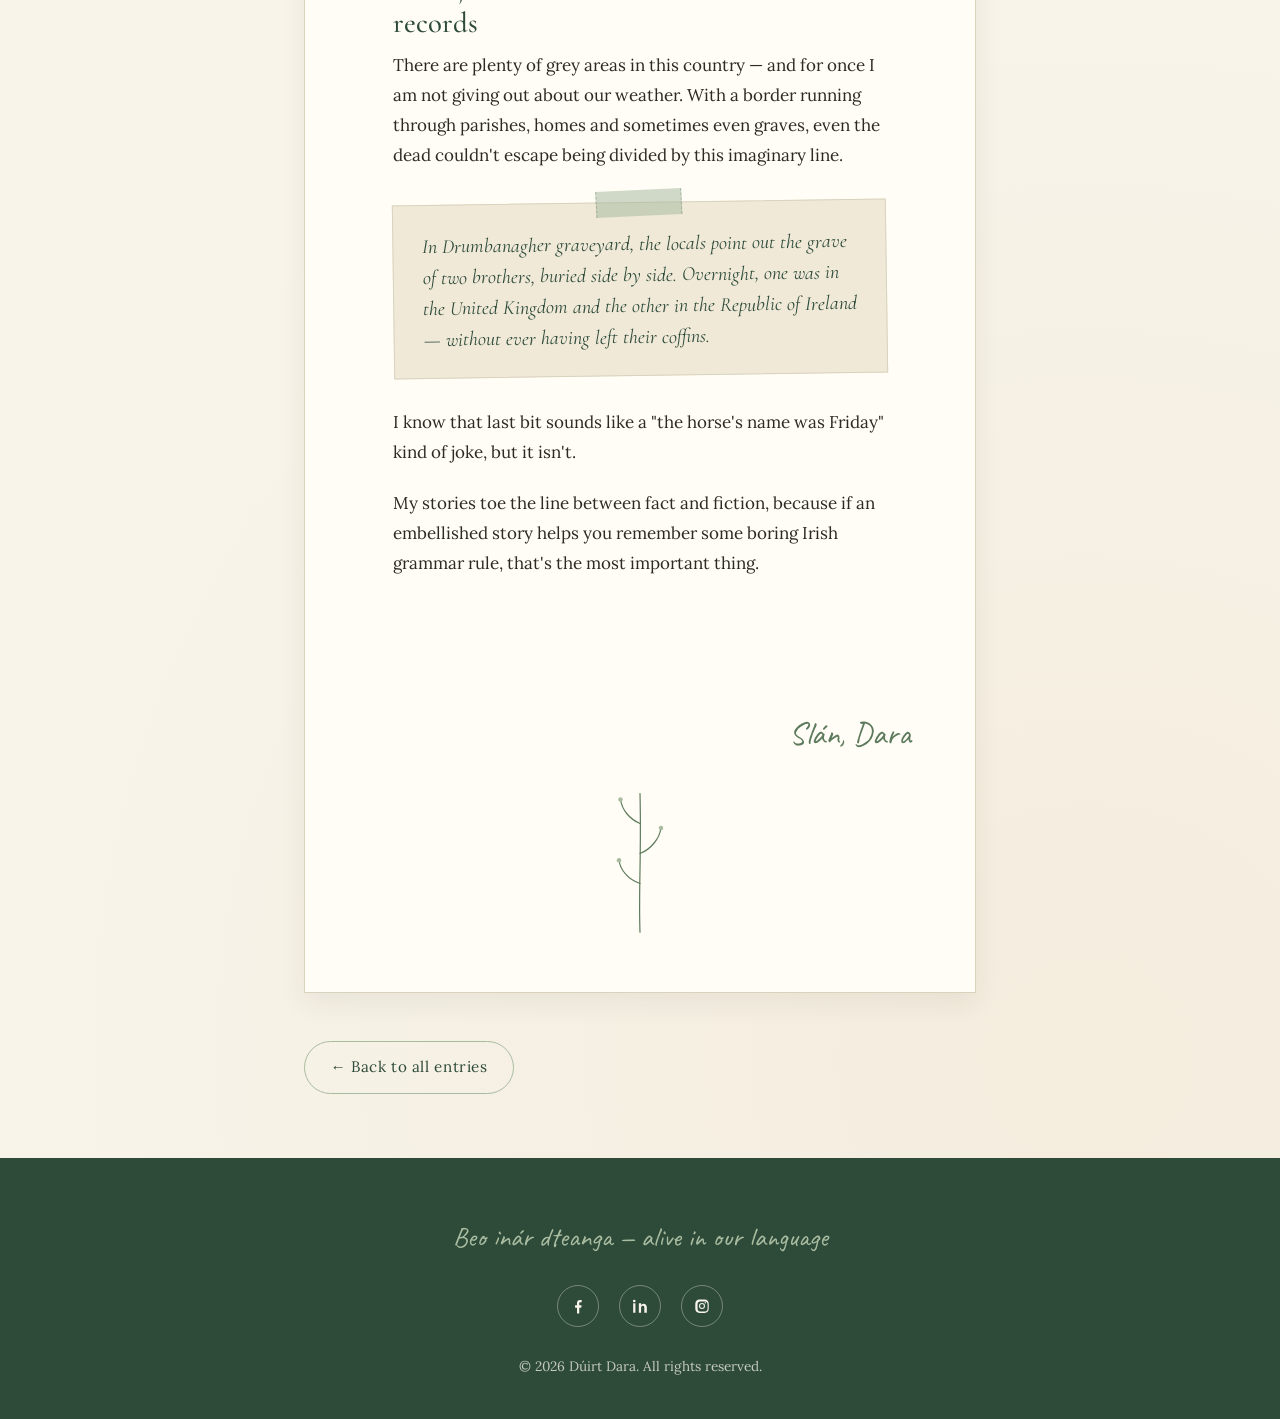
==== commit 615f8efd: "Add files via upload" ====
--- a/post-1.html
+++ b/post-1.html
@@ -1,78 +1,147 @@
 <!DOCTYPE html>
 <html lang="en">
 <head>
-    <meta charset="UTF-8">
-    <meta name="viewport" content="width=device-width, initial-scale=1.0">
-    <title>Dúirt Dara or Dara said - What does it all mean? - Dúirt Dara</title>
-    <link rel="stylesheet" href="styles.css">
-    <link rel="stylesheet" href="blog-post.css">
-    <link rel="stylesheet" href="https://cdnjs.cloudflare.com/ajax/libs/font-awesome/6.4.0/css/all.min.css">
-    <link rel="preconnect" href="https://fonts.googleapis.com">
-    <link rel="preconnect" href="https://fonts.gstatic.com" crossorigin>
-    <link href="https://fonts.googleapis.com/css2?family=Lora:wght@400;500;600&family=Tenor+Sans&display=swap" rel="stylesheet">
+  <meta charset="UTF-8">
+  <meta name="viewport" content="width=device-width, initial-scale=1.0">
+  <title>Dúirt Dara, or "Dara said" — what does it all mean? · Dúirt Dara</title>
+  <meta name="description" content="From oral tradition to border graveyards — what Dúirt Dara means, and why storytelling is the best way into the Irish language.">
+  <link rel="preconnect" href="https://fonts.googleapis.com">
+  <link rel="preconnect" href="https://fonts.gstatic.com" crossorigin>
+  <link href="https://fonts.googleapis.com/css2?family=Cormorant+Garamond:ital,wght@0,400;0,500;0,600;1,400&family=Lora:ital,wght@0,400;0,500;1,400&family=Caveat:wght@400;600&display=swap" rel="stylesheet">
+  <link rel="stylesheet" href="styles.css">
 </head>
-<body>
-    <header>
-        <nav>
-            <div class="logo"><img src="duirtdaralogo3.png" alt="Dúirt Dara" id="logo-img"></div>
-            <ul class="nav-links">
-                <li><a href="index.html#home">Home</a></li>
-                <li><a href="index.html#blog">Blog</a></li>
-                <li><a href="index.html">Contact Me</a></li>
-            </ul>
-            <div class="social-icons-header">
-                <a href="https://www.facebook.com/dara.nichoileaincollins" target="_blank" aria-label="Facebook"><i class="fab fa-facebook-f"></i></a>
-                <a href="https://uk.linkedin.com/in/dara-collins-7a8557208" target="_blank" aria-label="LinkedIn"><i class="fab fa-linkedin-in"></i></a>
-                <a href="https://www.instagram.com/daracollins/" target="_blank" aria-label="Instagram"><i class="fab fa-instagram"></i></a>
-            </div>
-        </nav>
-    </header>
+<body class="post-page" id="top">
 
-    <main>
-        <section class="post-header">
-            <h1>Dúirt Dara or Dara said - What does it all mean?</h1>
-            <p class="post-meta">May 7, 2026</p>
+  <!-- ============ Header ============ -->
+  <header class="site-header">
+    <div class="header-inner">
+      <a href="index.html" class="brand">
+        <span class="brand-name">Dúirt <em>Dara</em></span>
+      </a>
+
+      <nav class="site-nav" id="siteNav" aria-label="Main">
+        <a href="index.html#top">Home</a>
+        <a href="index.html#moments">Moments</a>
+        <a href="index.html#journey">Journey</a>
+        <a href="index.html#blog">Blog</a>
+        <button class="nav-cta" data-open-contact>Contact me</button>
+      </nav>
+
+      <button class="nav-toggle" id="navToggle" aria-expanded="false" aria-controls="siteNav" aria-label="Open menu">
+        <span></span><span></span><span></span>
+      </button>
+    </div>
+  </header>
+
+  <main>
+    <article class="post">
+
+      <!-- ============ Post header ============ -->
+      <header class="post-head reveal">
+        <a class="crumb" href="index.html#blog"><span aria-hidden="true">←</span> Return home</a>
+        <p class="entry-date handwritten">7 May 2026</p>
+        <h1>Dúirt Dara, or "Dara said" — what does it all mean?</h1>
+        <div class="head-divider" aria-hidden="true">
+          <svg viewBox="0 0 160 24"><path d="M2 12 H60 M100 12 H158"/><path d="M80 4 C72 8 72 16 80 20 C88 16 88 8 80 4 Z"/></svg>
+        </div>
+        <p class="post-standfirst">Dara says a lot. Not always relevant, useful or even 100% factual, but I like to think it's usually interesting.</p>
+      </header>
+
+      <!-- ============ Post body ============ -->
+      <div class="post-body">
+
+        <section class="post-section reveal">
+          <span class="margin-note handwritten" aria-hidden="true">an seanchas</span>
+          <h2>Oral tradition — symbiotic to the Irish language</h2>
+          <p>Irish as a language has always been built perfectly for storytelling. Long before pen and paper (or vellum, goose feathers and iron gall ink, for that matter), stories were passed from one generation to the next with as much care as granny's Staffordshire dogs, standing guard on the mantle above the hearth.</p>
         </section>
 
-        <article class="post-content">
-            <a href="index.html#blog" class="back-link">← Return to Home</a>
+        <section class="post-section reveal">
+          <span class="margin-note handwritten" aria-hidden="true">tús maith…</span>
+          <h2>Storytelling has always been a fantastic tool for language learning</h2>
+          <p>It would be totally ridiculous to shove a 992-page copy of the Collins English Dictionary into the hands of a toddler and expect them to be holding full conversations by the end of the week. So what are you torturing yourself for? There will be plenty of time to self-flagellate while learning Irish! For now, you need a bit of <em>"An Tusa Mo Mhamaí?"</em> or <em>"Cá Bhfuil Bran?"</em>.</p>
+        </section>
 
-            <p>Dara says a lot. Not always relevant, useful or even 100% factual, but I like to think it's usually interesting.</p>
+        <section class="post-section reveal">
+          <span class="margin-note handwritten" aria-hidden="true">idir eatarthu</span>
+          <h2>Middle spaces — between words, between states, between some of the oldest written records</h2>
+          <p>There are plenty of grey areas in this country — and for once I am not giving out about our weather. With a border running through parishes, homes and sometimes even graves, even the dead couldn't escape being divided by this imaginary line.</p>
 
-            <h2>Oral tradition — symbiotic to the Irish language</h2>
+          <aside class="pull-note">
+            <span class="tape tape-t"></span>
+            <p>In Drumbanagher graveyard, the locals point out the grave of two brothers, buried side by side. Overnight, one was in the United Kingdom and the other in the Republic of Ireland — without ever having left their coffins.</p>
+          </aside>
 
-            <p>Irish as a language has always been built perfectly for storytelling. Long before pen and paper (or vellum, goose feathers and iron gall ink for that matter), stories were passed from one generation to the next with as much care as granny's Staffordshire dogs, standing guard on the mantle above the hearth.</p>
+          <p>I know that last bit sounds like a "the horse's name was Friday" kind of joke, but it isn't.</p>
+          <p>My stories toe the line between fact and fiction, because if an embellished story helps you remember some boring Irish grammar rule, that's the most important thing.</p>
+        </section>
 
-            <h2>Story-telling has always been a fantastic tool for language learning</h2>
+        <p class="signoff handwritten reveal">Slán, Dara</p>
 
-            <p>It would be totally ridiculous to shove a 992-page copy of the Collins English Dictionary in the hands of a toddler and expect them to be holding full conversations by the end of the week. So what are you torturing yourself for? There will be plenty of time to self-flagellate while learning Irish! For now you need a bit of <em>"An Tusa Mo Mhamaí?"</em> or <em>"Cá Bhfuil Bran?"</em>.</p>
+        <!-- pressed sprig at the foot of the entry -->
+        <svg class="sprig sprig-post reveal" viewBox="0 0 120 200" aria-hidden="true">
+          <path d="M60 195 C58 140 62 90 60 10" />
+          <path d="M60 50 C46 44 36 32 34 18" />
+          <path d="M60 90 C75 84 86 70 88 56" />
+          <path d="M60 130 C45 125 34 113 32 99" />
+          <circle cx="34" cy="18" r="3" class="bud"/>
+          <circle cx="88" cy="56" r="3" class="bud"/>
+          <circle cx="32" cy="99" r="3" class="bud"/>
+        </svg>
 
-            <h2>Middle spaces — between words, between states, between some of the oldest written records</h2>
+      </div>
 
-            <p>There are plenty of grey areas in this country — and for once I am not giving out about our weather. With a border running through parishes, homes and sometimes even graves, even the dead couldn't escape being divided by this imaginary line.</p>
+      <!-- ============ Post footer nav ============ -->
+      <nav class="post-footer-nav reveal" aria-label="Post navigation">
+        <a class="btn btn-ghost" href="index.html#blog"><span aria-hidden="true">←</span> Back to all entries</a>
+      </nav>
 
-            <p>In Drumbanagher graveyard, the locals point out the grave of two brothers, buried side-by-side. Overnight one was in the United Kingdom and the other in the Republic of Ireland, without ever having left their coffins.</p>
+    </article>
+  </main>
 
-            <p>I know that last bit sounds like a "the horse's name was Friday" kind of joke, but it isn't.</p>
+  <!-- ============ Footer ============ -->
+  <footer class="site-footer">
+    <p class="footer-tagline handwritten">Beo inár dteanga — alive in our language</p>
+    <ul class="socials">
+      <li>
+        <a href="https://www.facebook.com/dara.nichoileaincollins" aria-label="Facebook">
+          <svg viewBox="0 0 24 24" aria-hidden="true"><path d="M13.5 21v-7h2.4l.4-3h-2.8V9.1c0-.9.3-1.5 1.6-1.5h1.3V4.9c-.3 0-1.1-.1-2.1-.1-2.1 0-3.5 1.3-3.5 3.6V11H8.5v3h2.3v7h2.7Z"/></svg>
+        </a>
+      </li>
+      <li>
+        <a href="https://uk.linkedin.com/in/dara-collins-7a8557208" aria-label="LinkedIn">
+          <svg viewBox="0 0 24 24" aria-hidden="true"><path d="M6.5 8.8H3.8V20h2.7V8.8ZM5.1 7.6a1.6 1.6 0 1 0 0-3.2 1.6 1.6 0 0 0 0 3.2ZM20.2 13.9c0-3.1-1.7-4.6-3.9-4.6-1.8 0-2.6 1-3 1.7V8.8H10.6V20h2.7v-5.9c0-1.5.8-2.4 2-2.4s1.9.8 1.9 2.4V20h3V13.9Z"/></svg>
+        </a>
+      </li>
+      <li>
+        <a href="https://www.instagram.com/daracollins/" aria-label="Instagram">
+          <svg viewBox="0 0 24 24" aria-hidden="true"><path d="M12 8.4a3.6 3.6 0 1 0 0 7.2 3.6 3.6 0 0 0 0-7.2Zm0 5.9a2.3 2.3 0 1 1 0-4.6 2.3 2.3 0 0 1 0 4.6ZM16.9 8.2a.9.9 0 1 1-1.8 0 .9.9 0 0 1 1.8 0ZM20 9.1c0-1.4-.4-2.6-1.3-3.5C17.8 4.7 16.6 4.3 15.2 4.3c-1.4-.1-5 -.1-6.4 0-1.4 0-2.6.4-3.5 1.3C4.4 6.5 4 7.7 4 9.1c-.1 1.4-.1 5 0 6.4 0 1.4.4 2.6 1.3 3.5.9.9 2.1 1.3 3.5 1.3 1.4.1 5 .1 6.4 0 1.4 0 2.6-.4 3.5-1.3.9-.9 1.3-2.1 1.3-3.5.1-1.4.1-5 0-6.4Zm-1.6 7.8a2.4 2.4 0 0 1-1.4 1.4c-1 .4-3.2.3-4.3.3s-3.3.1-4.3-.3a2.4 2.4 0 0 1-1.4-1.4c-.4-1-.3-3.2-.3-4.3s-.1-3.3.3-4.3A2.4 2.4 0 0 1 8.4 6.9c1-.4 3.2-.3 4.3-.3s3.3-.1 4.3.3a2.4 2.4 0 0 1 1.4 1.4c.4 1 .3 3.2.3 4.3s.1 3.3-.3 4.3Z"/></svg>
+        </a>
+      </li>
+    </ul>
+    <p class="footer-fine">© 2026 Dúirt Dara. All rights reserved.</p>
+  </footer>
 
-            <p>My stories toe the line between fact and fiction, because if an embellished story helps you remember some boring Irish grammar rule, that's the most important thing.</p>
-        </article>
-    </main>
+  <!-- ============ Contact modal ============ -->
+  <div class="modal" id="contactModal" hidden>
+    <div class="modal-backdrop" data-close-contact></div>
+    <div class="modal-card" role="dialog" aria-modal="true" aria-labelledby="contactTitle">
+      <button class="modal-close" data-close-contact aria-label="Close">×</button>
+      <span class="head-script">scríobh chugam</span>
+      <h3 id="contactTitle">Get in touch</h3>
+      <form id="contactForm" novalidate>
+        <label for="cName">Name</label>
+        <input type="text" id="cName" required>
+        <label for="cEmail">Email</label>
+        <input type="email" id="cEmail" required>
+        <label for="cMessage">Message</label>
+        <textarea id="cMessage" rows="5" required></textarea>
+        <button type="submit" class="btn btn-solid">Send message</button>
+      </form>
+      <p class="form-feedback" id="contactFeedback" role="status"></p>
+    </div>
+  </div>
 
-    <footer>
-        <div class="footer-content">
-            <div>
-                <p>&copy; 2026 Dúirt Dara. All rights reserved.</p>
-                <p>Beo inár dteanga - Alive in our language</p>
-            </div>
-            <div class="social-icons-footer">
-                <a href="https://www.facebook.com/dara.nichoileaincollins" target="_blank" aria-label="Facebook"><i class="fab fa-facebook-f"></i></a>
-                <a href="https://uk.linkedin.com/in/dara-collins-7a8557208" target="_blank" aria-label="LinkedIn"><i class="fab fa-linkedin-in"></i></a>
-                <a href="https://www.instagram.com/daracollins/" target="_blank" aria-label="Instagram"><i class="fab fa-instagram"></i></a>
-            </div>
-        </div>
-    </footer>
-
-    <script src="script.js"></script>
+  <script src="script.js"></script>
 </body>
 </html>
--- a/styles.css
+++ b/styles.css
@@ -1,1403 +1,980 @@
-@font-face {
-    font-family: 'Transcity';
-    src: url('Transcity DEMO.otf') format('opentype');
-    font-weight: normal;
-    font-style: normal;
-}
-
-.nav-dark a::after {
-    background: #111 !important;
-}
-.nav-white a::after {
-    background: #fff !important;
-}
-.nav-white a {
-    color: #fff !important;
-    text-shadow: none !important;
-    transition: color 0.3s;
-}
-.nav-dark a {
-    color: #222 !important;
-    text-shadow: none !important;
-    transition: color 0.3s;
-}
-
-.social-white a {
-    color: #fff !important;
-    transition: color 0.3s;
-}
-.social-dark a {
-    color: #222 !important;
-    transition: color 0.3s;
-}
-/* Universal button hover color */
-
-
-button:hover,
-.cta-button:hover,
-.submit-btn:hover,
-.newsletter-btn:hover {
-    background-color: #624862 !important;
-    color: var(--white);
-}
-* {
-    margin: 0;
-    padding: 0;
-    box-sizing: border-box;
-}
-
-:root {
-    --primary-color: #2d5016;
-    --secondary-color: #8b7355;
-    --text-color: #333;
-    --light-bg: #f9f7f4;
-    --white: #ffffff;
-    --accent-color: #d4a574;
-}
-
-body {
-    font-family: 'Tenor Sans', sans-serif;
-    color: var(--text-color);
-    background-color: #eff7e3;
-    line-height: 1.6;
-    user-select: text;
-}
-
-h1, h2, h3, h4, h5, h6 {
-    text-shadow: 0 2px 6px rgba(0, 0, 0, 0.15);
-}
-
-/* Text selection styling */
-::selection {
-    background-color: var(--primary-color);
-    color: var(--white);
-}
-
-::-moz-selection {
-    background-color: var(--primary-color);
-    color: var(--white);
-}
-
-/* Header & Navigation */
-header {
-    padding: 0.6rem 0 0.5rem;
-    background-color: rgba(45, 80, 22, 0.98);
-    margin-bottom: 0;
-    position: sticky;
-    top: 0;
-    z-index: 100;
-    backdrop-filter: blur(10px);
-    box-shadow: 0 2px 10px rgba(0, 0, 0, 0.05);
-    transition: background-color 0.3s ease, box-shadow 0.3s ease;
-}
-
-header.scrolled {
-    background-color: rgba(45, 80, 22, 0.1);
-    box-shadow: none;
-}
-
-nav {
-    position: relative;
-    display: flex;
-    flex-direction: row;
-    justify-content: space-between;
-    align-items: center;
-    max-width: 1200px;
-    width: 100%;
-    margin: 0 auto;
-    padding: 0 1.5rem 0;
-    gap: 1rem;
-}
-
-/* Social Icons Header */
-.social-icons-header {
-    display: flex;
-    gap: 1.5rem;
-    justify-content: flex-end;
-    margin-left: auto;
-    flex-shrink: 0;
-}
-
-.social-icons-header a {
-    color: var(--white);
-    font-size: 1.05rem;
-    transition: transform 0.35s ease, opacity 0.35s ease, background-color 0.35s ease, box-shadow 0.35s ease;
-    text-decoration: none;
-    display: inline-flex;
-    align-items: center;
-    justify-content: center;
-    width: 2rem;
-    height: 2rem;
-    border-radius: 999px;
-    background: rgba(255, 255, 255, 0.08);
-    border: 1px solid rgba(255, 255, 255, 0.14);
-    backdrop-filter: blur(4px);
-}
-
-.social-icons-header a:hover {
-    transform: translateY(-2px) scale(1.08);
-    opacity: 1;
-    background: rgba(255, 255, 255, 0.16);
-    box-shadow: 0 8px 18px rgba(0, 0, 0, 0.12);
-}
-
-.logo {
-    font-size: 1.65rem;
-    font-weight: bold;
-    letter-spacing: 0.5px;
-    font-family: 'Transcity', serif;
-    flex-shrink: 0;
-    display: flex;
-    align-items: center;
-    justify-content: flex-start;
-    margin-left: -15px;
-    gap: 0.5rem;
-    width: auto;
-}
-
-
-.logo-white {
-    filter: brightness(0) saturate(100%) invert(100%) sepia(0%) saturate(0%) hue-rotate(0deg) brightness(2.5) contrast(2.5);
-    transition: filter 0.3s;
-}
-.logo-dark {
-    filter: none;
-    transition: filter 0.3s;
-}
-
-.logo img {
-    max-height: 90px;
-    max-width: 280px;
-    width: auto;
-    display: block;
-}
-
-.nav-links {
-    display: flex;
-    list-style: none;
-    gap: 1.25rem;
-    align-items: center;
-    justify-content: center;
-    margin: 0;
-    padding: 0 1rem;
-    flex-wrap: nowrap;
-    position: absolute;
-    left: calc(50% + 5px);
-    transform: translateX(-50%);
-}
-
-.nav-links a {
-    text-decoration: none;
-    color: var(--white);
-    font-size: 1.1rem;
-    font-weight: 600;
-    letter-spacing: 0.06em;
-    text-transform: uppercase;
-    transition: transform 0.35s ease, color 0.35s ease, opacity 0.35s ease, text-shadow 0.35s ease;
-    padding: 0.65rem 1rem;
-    border-radius: 0;
-    background: transparent;
-    border: none;
-    position: relative;
-    display: inline-flex;
-    align-items: center;
-    justify-content: center;
-}
-
-.nav-links a:hover {
-    color: var(--white);
-    opacity: 1;
-    transform: translateY(-1px);
-    text-shadow: 0 0 10px rgba(0, 0, 0, 0.18);
-}
-
-.nav-links a::after {
-    content: '';
-    position: absolute;
-    left: 0;
-    bottom: -0.2rem;
-    width: 100%;
-    height: 1px;
-    background: var(--white);
-    transform: scaleX(0);
-    transform-origin: left;
-    transition: transform 0.35s ease;
-    opacity: 0.6;
-}
-
-.nav-links a:hover::after {
-    transform: scaleX(1);
-}
-
-/* Main Content */
-main {
-    width: 100%;
-    display: flex;
-    flex-direction: column;
-    align-items: center;
-}
-
-section {
-    width: 100%;
-}
-
-/* Animations */
-@keyframes fadeInUp {
-    from {
-        opacity: 0;
-        transform: translateY(30px);
-    }
-    to {
-        opacity: 1;
-        transform: translateY(0);
-    }
-}
-
-@keyframes slideInText {
-    from {
-        opacity: 0;
-        transform: translateY(18px);
-    }
-    to {
-        opacity: 1;
-        transform: translateY(0);
-    }
-}
-
-@keyframes kenBurns {
-    from { transform: scale(1); }
-    to   { transform: scale(1.08); }
-}
-
-@keyframes heroTitleIn {
-    0% {
-        opacity: 0;
-        transform: translateY(30px) scale(0.95);
-        letter-spacing: 8px;
-    }
-    100% {
-        opacity: 1;
-        transform: translateY(0) scale(1);
-        letter-spacing: 2px;
-    }
-}
-
-.fade-in {
-    animation: fadeInUp 0.8s ease-out forwards;
-}
-
-/* Hero Section */
-.hero {
-    position: relative;
-    isolation: isolate;
-    display: flex;
-    align-items: center;
-    justify-content: center;
-    min-height: 78vh;
-    padding: 3rem 1.5rem 5rem;
-    margin-bottom: 0;
-    width: 100%;
-    text-align: center;
-    overflow: hidden;
-}
-
-.hero::after {
-    content: '';
-    position: absolute;
-    inset: -5%;
-    background-image: url('mournes.jpg');
-    background-size: cover;
-    background-position: center;
-    z-index: -1;
-    animation: kenBurns 14s ease-in-out infinite alternate;
-}
-
-.hero::before {
-    content: '';
-    position: absolute;
-    inset: 0;
-    background: linear-gradient(180deg, rgba(255, 255, 255, 0.08) 0%, rgba(255, 255, 255, 0.04) 55%, rgba(249, 247, 244, 0.22) 100%);
-    z-index: 0;
-}
-
-.hero-content {
-    position: relative;
-    z-index: 1;
-    max-width: 760px;
-    padding: 2.5rem 2rem;
-}
-
-.hero-content h1 {
-    font-size: 5rem;
-    color: var(--white);
-    margin-bottom: 1rem;
-    font-weight: 400;
-    letter-spacing: 2px;
-    -webkit-background-clip: initial;
-    -webkit-text-fill-color: initial;
-    background-clip: initial;
-    animation: heroTitleIn 1.1s cubic-bezier(0.22, 1, 0.36, 1) both;
-    font-family: 'Transcity', serif;
-    text-shadow: -1px -1px 0 rgba(0,0,0,0.8), 1px -1px 0 rgba(0,0,0,0.8), -1px 1px 0 rgba(0,0,0,0.8), 1px 1px 0 rgba(0,0,0,0.8);
-}
-
-.hero-content p {
-    font-size: 1.3rem;
-    color: var(--white);
-    margin-bottom: 2rem;
-    text-shadow: -1px -1px 0 rgba(0,0,0,0.8), 1px -1px 0 rgba(0,0,0,0.8), -1px 1px 0 rgba(0,0,0,0.8), 1px 1px 0 rgba(0,0,0,0.8);
-    opacity: 0;
-    animation: fadeInUp 0.95s ease-out 0.18s forwards;
-}
-
-.cta-button {
-    display: inline-block;
-    padding: 0.9rem 2rem;
-    background-color: var(--primary-color);
-    color: var(--white);
-    text-decoration: none;
-    font-size: 1rem;
-    transition: all 0.3s ease;
-    position: relative;
-    overflow: hidden;
-    opacity: 0;
-    animation: fadeInUp 0.95s ease-out 0.34s forwards;
-}
-
-/* Reach Out Button */
-.reach-out-btn {
-    margin-top: 1.25rem;
-    padding: 0.8rem 2rem;
-    background: var(--primary-color);
-    color: var(--white);
-    font-family: 'Tenor Sans', sans-serif;
-    font-size: 1rem;
-    letter-spacing: 0.08em;
-    text-transform: uppercase;
-    border: none;
-    cursor: pointer;
-    position: relative;
-    overflow: hidden;
-    transition: transform 0.15s ease, box-shadow 0.3s ease;
-}
-
-.reach-out-btn:hover {
-    transform: translateY(-2px);
-    background: var(--primary-color);
-}
-
-.reach-out-btn.clicked {
-    animation: btnPop 0.4s cubic-bezier(0.36, 0.07, 0.19, 0.97) both;
-}
-
-@keyframes btnPop {
-    0%   { transform: scale(1); }
-    30%  { transform: scale(1.08); }
-    60%  { transform: scale(0.95); }
-    100% { transform: scale(1); }
-}
-
-
-/* Modal */
-.modal-overlay {
-    display: none;
-    position: fixed;
-    inset: 0;
-    background: rgba(0,0,0,0.55);
-    z-index: 200;
-    align-items: center;
-    justify-content: center;
-    backdrop-filter: blur(3px);
-}
-
-.modal-overlay.open {
-    display: flex;
-}
-
-.modal {
-    background: var(--white);
-    border-radius: 8px;
-    padding: 2.5rem 2rem 2rem;
-    width: min(480px, 92vw);
-    position: relative;
-    box-shadow: 0 12px 40px rgba(0,0,0,0.2);
-    animation: fadeInUp 0.3s ease both;
-}
-
-.modal-close {
-    position: absolute;
-    top: 0.75rem;
-    right: 1rem;
-    background: none;
-    border: none;
-    font-size: 1.5rem;
-    color: #aaa;
-    cursor: pointer;
-    line-height: 1;
-    padding: 0;
-    transition: color 0.2s ease;
-}
-
-.modal-close:hover {
-    color: #aaa;
-    background: none !important;
-}
-
-.modal-title {
-    font-family: 'Transcity', serif;
-    font-size: 1.8rem;
-    color: var(--primary-color);
-    margin-bottom: 1.5rem;
-    letter-spacing: 1px;
-    text-align: center;
-}
-
-.modal-form .form-group {
-    margin-bottom: 1.25rem;
-}
-
-.cta-button::before {
-    content: '';
-    position: absolute;
-    top: 0;
-    left: -100%;
-    width: 100%;
-    height: 100%;
-    background-color: rgba(255, 255, 255, 0.2);
-    transition: left 0.5s ease;
-}
-
-.cta-button:hover::before {
-    left: 100%;
-}
-
-.cta-button:hover {
-    transform: translateY(-2px);
-    box-shadow: 0 4px 12px rgba(45, 80, 22, 0.3);
-    background-color: #7D3C98;
-}
-
-.booking {
-    padding: 3rem 2rem;
-    margin-bottom: 4rem;
-    text-align: center;
-    width: 100%;
-}
-
-.booking h2,
- .blog h2 {
-    font-size: 3.5rem;
-    color: var(--primary-color);
-    margin-bottom: 1rem;
-    font-weight: 700;
-    font-family: 'Transcity', serif;
-    letter-spacing: 3px;
-    text-shadow: 0 3px 12px rgba(0, 0, 0, 0.15);
-    display: flex;
-    align-items: center;
-    justify-content: center;
-    gap: 8px;
-    text-transform: uppercase;
-    word-spacing: 0.2em;
-}
-
-.section-subtitle {
-    font-size: 1.25rem;
-    color: var(--secondary-color);
-    margin-bottom: 2rem;
-    letter-spacing: 0.8px;
-    font-weight: 500;
-    line-height: 1.8;
-}
-
-.booking-form {
-    max-width: 600px;
-    margin: 0 auto;
-}
-
-.form-group {
-    margin-bottom: 1.5rem;
-}
-
-.form-group label {
-    display: block;
-    margin-bottom: 0.5rem;
-    /* removed misplaced margin and width */
-    color: var(--text-color);
-    font-weight: 500;
-}
-
-.form-group input,
-.form-group select,
-.form-group textarea {
-    width: 100%;
-    padding: 0.75rem 1rem;
-    font-size: 1rem;
-    background-color: var(--light-bg);
-    color: var(--text-color);
-    font-family: 'Tenor Sans', sans-serif;
-    transition: background-color 0.2s ease, box-shadow 0.18s ease, border-color 0.18s ease;
-    border: 1px solid rgba(45, 80, 22, 0.12);
-    border-radius: 6px;
-    box-shadow: none;
-    display: block;
-    appearance: none;
-}
-
-.form-group input:focus,
-.form-group select:focus,
-.form-group textarea:focus {
-    outline: none;
-    background-color: #f8f6f2;
-    border-color: var(--primary-color);
-    box-shadow: 0 6px 18px rgba(45, 80, 22, 0.06);
-}
-
-.form-group textarea {
-    resize: vertical;
-    min-height: 96px;
-}
-
-.submit-btn {
-    width: 100%;
-    padding: 1rem;
-    background-color: var(--primary-color);
-    color: var(--white);
-    font-size: 1rem;
-    cursor: pointer;
-    font-family: 'Tenor Sans', sans-serif;
-    transition: background-color 0.3s ease;
-}
-
-
-.booking-message {
-    margin-top: 1.5rem;
-    text-align: center;
-    font-size: 1rem;
-    min-height: 2rem;
-}
-
-.booking-message.success {
-    color: var(--primary-color);
-}
-
-.booking-message.error {
-    color: #c41e3a;
-}
-
-/* About Me Section */
-.about {
-    padding: calc(3rem + 30px) 2rem 3rem;
-    margin-bottom: 4rem;
-    width: 100%;
-    background-color: transparent;
-    color: var(--white);
-    display: flex;
-    flex-direction: column;
-    align-items: center;
-}
-
-.about h2,
-.about-content {
-    width: min(100%, 1200px);
-    padding-left: 2rem;
-    padding-right: 2rem;
-}
-
-.about h2 {
-    font-size: 3.5rem;
-    color: var(--primary-color);
-    margin-bottom: 2.5rem;
-    font-weight: 700;
-    font-family: 'Transcity', serif;
-    letter-spacing: 3px;
-    text-shadow: 0 3px 12px rgba(0, 0, 0, 0.35);
-    text-transform: uppercase;
-    word-spacing: 0.2em;
-    display: flex;
-    align-items: center;
-    justify-content: center;
-    gap: 8px;
-}
-
-.about-content {
-    max-width: 800px;
-    margin: 0 auto;
-    text-align: center;
-}
-
-.about-content p {
-    font-size: 1.25rem;
-    color: var(--primary-color);
-    margin-bottom: 2rem;
-    line-height: 2;
-    letter-spacing: 0.8px;
-    text-shadow: 0 2px 8px rgba(0, 0, 0, 0.25);
-    font-weight: 500;
-}
-
-/* Gallery: minimal, floating masonry with Ken Burns effect */
-.gallery {
-    padding: 3rem 0;
-    margin-bottom: 4rem;
-    width: 100%;
-}
-
-/* Journey Timeline */
-.journey-wrapper {
-    width: min(100%, 1100px);
-    margin: 3.5rem auto 0;
-    padding: 2.5rem 2rem;
-}
-
-.journey-title {
-    font-family: 'Transcity', serif;
-    font-size: 2.6rem;
-    color: var(--primary-color);
-    text-align: center;
-    letter-spacing: 3px;
-    text-transform: uppercase;
-    font-weight: 700;
-    text-shadow: 0 2px 8px rgba(45, 80, 22, 0.15);
-    margin-bottom: 2.5rem;
-    display: flex;
-    align-items: center;
-    justify-content: center;
-    gap: 10px;
-}
-
-.journey-title-icon {
-    height: 0.7em;
-    width: auto;
-    display: inline-block;
-    vertical-align: middle;
-}
-
-.journey-rail {
-    position: relative;
-    padding: 0 2rem;
-}
-
-.journey-nodes {
-    display: flex;
-    justify-content: space-between;
-    align-items: flex-start;
-    position: relative;
-}
-
-.journey-nodes::before {
-    content: '';
-    position: absolute;
-    left: 10%;
-    right: 10%;
-    top: 10px;
-    height: 2px;
-    background: rgba(45, 80, 22, 0.25);
-    z-index: 0;
-}
-
-.journey-node {
-    display: flex;
-    flex-direction: column;
-    align-items: center;
-    gap: 0.6rem;
-    background: none;
-    border: none;
-    cursor: pointer;
-    z-index: 1;
-    transition: transform 0.25s ease;
-    padding: 0 0.5rem;
-    width: 33%;
-    text-align: center;
-}
-
-.journey-node:hover {
-    transform: translateY(-6px);
-    background-color: transparent !important;
-    color: inherit !important;
-}
-
-.journey-node.active {
-    transform: translateY(-6px);
-}
-
-.journey-dot {
-    width: 22px;
-    height: 22px;
-    border-radius: 50%;
-    background: #eff7e3;
-    border: 2.5px solid rgba(45, 80, 22, 0.5);
-    transition: background 0.25s ease, box-shadow 0.25s ease, transform 0.25s ease;
-    flex-shrink: 0;
-}
-
-.journey-node:hover .journey-dot,
-.journey-node.active .journey-dot {
-    background: var(--primary-color);
-    border-color: var(--primary-color);
-    box-shadow: 0 0 0 6px rgba(45, 80, 22, 0.15);
-    transform: scale(1.2);
-}
-
-.journey-dot--current {
-    background: var(--primary-color);
-    border-color: var(--primary-color);
-    animation: currentPulse 2s ease-in-out infinite;
-}
-
-@keyframes currentPulse {
-    0%, 100% { box-shadow: 0 0 0 0 rgba(45, 80, 22, 0.5); }
-    50%       { box-shadow: 0 0 0 10px rgba(45, 80, 22, 0); }
-}
-
-.journey-label {
-    font-family: 'Lora', serif;
-    font-size: 1.05rem;
-    font-weight: 600;
-    color: var(--primary-color);
-    line-height: 1.3;
-    transition: color 0.2s ease;
-}
-
-.journey-node:hover .journey-label,
-.journey-node.active .journey-label {
-    color: var(--primary-color);
-}
-
-.journey-loc {
-    font-family: 'Tenor Sans', sans-serif;
-    font-size: 0.8rem;
-    color: var(--secondary-color);
-}
-
-/* Expand panels */
-.journey-panels {
-    margin-top: 2rem;
-}
-
-.journey-panel {
-    max-height: 0;
-    overflow: hidden;
-    opacity: 0;
-    transition: max-height 0.45s ease, opacity 0.35s ease, padding 0.35s ease;
-    background: rgba(45, 80, 22, 0.07);
-    border-left: 3px solid var(--primary-color);
-    border-radius: 0 12px 12px 0;
-    padding: 0 1.8rem;
-}
-
-.journey-panel.open {
-    max-height: 200px;
-    opacity: 1;
-    padding: 1.4rem 1.8rem;
-}
-
-.journey-panel p {
-    font-family: 'Tenor Sans', sans-serif;
-    font-size: 0.98rem;
-    color: var(--text-color);
-    line-height: 1.75;
-    margin: 0;
-}
-
-@media (max-width: 650px) {
-    .journey-nodes {
-        flex-direction: column;
-        align-items: flex-start;
-        gap: 1.5rem;
-    }
-    .journey-nodes::before { display: none; }
-    .journey-node { width: 100%; flex-direction: row; text-align: left; gap: 1rem; }
-    .journey-title { font-size: 1.9rem; }
-}
-
-/* Interactive Map */
-.map-wrapper {
-    width: min(100%, 1100px);
-    margin: 2.5rem auto 0;
-    padding: 0 2rem;
-}
-
-.map-subtitle {
-    text-align: center;
-    color: var(--primary-color);
-    font-size: 1.05rem;
-    margin-bottom: 1rem;
-    font-style: italic;
-    opacity: 0.85;
-}
-
-#irishMap {
-    height: 480px;
-    border-radius: 18px;
-    box-shadow: 0 8px 36px rgba(45, 80, 22, 0.18);
-    border: 3px solid rgba(45, 80, 22, 0.25);
-    overflow: hidden;
-}
-
-.map-pin-wrap {
-    display: flex;
-    flex-direction: column;
-    align-items: center;
-    cursor: pointer;
-    animation: pinFloat 3s ease-in-out infinite;
-}
-
-.map-pin-wrap:nth-child(odd) { animation-delay: -1.5s; }
-
-.map-pin-circle {
-    width: 42px;
-    height: 42px;
-    background: var(--primary-color);
-    border-radius: 50%;
-    border: 3px solid #fff;
-    box-shadow: 0 3px 14px rgba(45, 80, 22, 0.45);
-    display: flex;
-    align-items: center;
-    justify-content: center;
-    font-size: 1.25rem;
-    transition: transform 0.2s ease, box-shadow 0.2s ease;
-}
-
-.map-pin-wrap:hover .map-pin-circle {
-    transform: scale(1.25);
-    box-shadow: 0 6px 22px rgba(45, 80, 22, 0.6);
-}
-
-.map-pin-tail {
-    width: 0;
-    height: 0;
-    border-left: 7px solid transparent;
-    border-right: 7px solid transparent;
-    border-top: 11px solid var(--primary-color);
-    margin-top: -2px;
-}
-
-@keyframes pinFloat {
-    0%, 100% { transform: translateY(0); }
-    50%       { transform: translateY(-5px); }
-}
-
-.leaflet-popup-content-wrapper {
-    border-radius: 14px !important;
-    box-shadow: 0 6px 28px rgba(0,0,0,0.15) !important;
-    border: 2px solid rgba(45, 80, 22, 0.3);
-    padding: 0 !important;
-    overflow: hidden;
-}
-
-.leaflet-popup-content {
-    margin: 0 !important;
-    width: 230px !important;
-}
-
-.leaflet-popup-tip-container { margin-top: -1px; }
-
-.map-popup {
-    padding: 14px 16px;
-}
-
-.map-popup-title {
-    font-family: 'Transcity', serif;
-    font-size: 1rem;
-    color: var(--primary-color);
-    margin-bottom: 6px;
-    letter-spacing: 1px;
-}
-
-.map-popup-text {
-    font-size: 0.82rem;
-    color: var(--text-color);
-    line-height: 1.55;
-    font-family: 'Tenor Sans', sans-serif;
-}
-
-.map-popup-link {
-    display: inline-block;
-    margin-top: 10px;
-    font-size: 0.8rem;
-    font-family: 'Tenor Sans', sans-serif;
-    color: var(--primary-color);
-    font-weight: 600;
-    text-decoration: none;
-    border-top: 1px solid rgba(45, 80, 22, 0.15);
-    padding-top: 8px;
-    width: 100%;
-    transition: opacity 0.2s ease;
-}
-
-.map-popup-link:hover {
-    opacity: 0.7;
-}
-
-.gallery-title {
-    font-size: 3.5rem;
-    color: var(--primary-color);
-    text-align: center;
-    margin-bottom: 2rem;
-    font-weight: 700;
-    font-family: 'Transcity', serif;
-    letter-spacing: 3px;
-    text-shadow: 0 3px 12px rgba(0, 0, 0, 0.15);
-    display: flex;
-    align-items: center;
-    justify-content: center;
-    gap: 8px;
-    text-transform: uppercase;
-    word-spacing: 0.2em;
-}
-
-.gallery-title-icon,
-.blog-title-icon,
-.about-title-img {
-    height: 1.4em;
-    width: auto;
-    display: inline-block;
-    vertical-align: middle;
-    mix-blend-mode: multiply;
-    filter: brightness(1.1);
-}
-
-.booking-title-icon,
-.newsletter-title-icon,
-.about-title-icon {
-    height: 1em;
-    width: auto;
-    display: inline-block;
-    vertical-align: middle;
-}
-
-.newsletter-title-icon {
-    position: relative;
-    top: -4px;
-}
-
-.marquee-container {
-    overflow: hidden;
-    width: 100%;
-    cursor: grab;
-    user-select: none;
-    padding: 1rem 0;
-}
-
-.marquee-container:active {
-    cursor: grabbing;
-}
-
-.marquee-track {
-    display: flex;
-    gap: 1rem;
-    width: max-content;
-    will-change: transform;
-}
-
-.marquee-item {
-    flex-shrink: 0;
-    width: 320px;
-    height: 260px;
-    border-radius: 8px;
-    overflow: hidden;
-    border: 1px solid #2d5016;
-}
-
-.marquee-item img {
-    width: 100%;
-    height: 100%;
-    object-fit: cover;
-    pointer-events: none;
-    display: block;
-}
-
-/* Blog Section */
-.blog {
-    scroll-margin-top: 90px;
-    padding: 3rem 2rem;
-    width: 100%;
-    background-color: #b6adc0;
-    background-image:
-        radial-gradient(circle, rgba(255,255,255,0.22) 1.5px, transparent 1.5px),
-        repeating-linear-gradient(
-            -45deg,
-            transparent,
-            transparent 14px,
-            rgba(255,255,255,0.07) 14px,
-            rgba(255,255,255,0.07) 15px
-        );
-    background-size: 22px 22px, 22px 22px;
-    color: var(--white);
-    display: flex;
-    flex-direction: column;
-    align-items: center;
-}
-
-.blog h2,
-.blog .section-subtitle,
-.blog-posts {
-    width: min(100%, 1200px);
-    padding-left: 2rem;
-    padding-right: 2rem;
-}
-
-.blog h2,
-.blog .section-subtitle {
-    text-align: center;
-}
-
-.blog .section-subtitle {
-    color: var(--primary-color);
-}
-
-.blog h2 {
-    font-size: 3rem;
-    font-weight: 800;
-    color: var(--primary-color);
-    display: flex;
-    align-items: center;
-    justify-content: center;
-    gap: 8px;
-}
-
-.blog-posts {
-    display: grid;
-    grid-template-columns: repeat(auto-fit, minmax(300px, 1fr));
-    gap: 3rem;
-    margin-top: 2rem;
-    margin-left: auto;
-    margin-right: auto;
-}
-
-.blog-post {
-    padding-bottom: 2rem;
-}
-
-.blog-post h3 {
-    font-size: 1.5rem;
-    color: var(--primary-color);
-    margin-bottom: 0.5rem;
-    font-weight: normal;
-    font-family: 'Transcity', serif;
-}
-
-.blog-date {
-    font-size: 0.9rem;
-    color: var(--primary-color);
-    margin-bottom: 1rem;
-}
-
-.blog-post p {
-    margin-bottom: 1rem;
-    color: var(--primary-color);
-    line-height: 1.8;
-}
-
-.read-more {
-    color: var(--secondary-color);
-    text-decoration: none;
-}
-
-.read-more span {
-    text-decoration: none;
-    font-size: 0.95rem;
-    display: inline-flex;
-    align-items: center;
-    gap: 0.3rem;
-    transition: color 0.3s ease, gap 0.2s ease;
-}
-
-.read-more:hover {
-    color: rgba(255, 255, 255, 0.78);
-    gap: 0.6rem;
-}
-
-/* Newsletter Section */
-.newsletter {
-    padding: 3rem 2rem;
-    margin-bottom: 0;
-    text-align: center;
-    width: 100%;
-}
-
-.newsletter h2 {
-    font-size: 3.5rem;
-    color: var(--primary-color);
-    margin-bottom: 1rem;
-    font-weight: 700;
-    font-family: 'Transcity', serif;
-    letter-spacing: 3px;
-    text-shadow: 0 3px 12px rgba(0, 0, 0, 0.15);
-    text-transform: uppercase;
-    word-spacing: 0.2em;
-    display: flex;
-    align-items: center;
-    justify-content: center;
-    gap: 8px;
-}
-
-.booking .section-subtitle {
-    color: var(--primary-color);
-}
-
-.newsletter .section-subtitle {
-    color: var(--primary-color);
-    margin-bottom: 2rem;
-    font-size: 1.25rem;
-    letter-spacing: 0.8px;
-    font-weight: 500;
-}
-
-.newsletter-form {
-    max-width: 500px;
-    margin: 0 auto;
-    display: flex;
-    flex-direction: column;
-    gap: 1rem;
-}
-
-.newsletter-form .form-group {
-    margin-bottom: 0;
-}
-
-.newsletter-form input {
-    width: 100%;
-    padding: 0.85rem 1rem;
-    font-size: 1rem;
-    background-color: var(--light-bg);
-    color: var(--text-color);
-    font-family: 'Tenor Sans', sans-serif;
-    border: 1px solid rgba(45, 80, 22, 0.2);
-    transition: all 0.3s ease;
-}
-
-.newsletter-form input:focus {
-    outline: none;
-    background-color: #f0ebe4;
-    border-color: var(--primary-color);
-    box-shadow: 0 0 8px rgba(45, 80, 22, 0.1);
-}
-
-.newsletter-btn {
-    padding: 0.85rem 2rem;
-    width: 100%;
-    background-color: var(--primary-color);
-    color: var(--white);
-    font-size: 1rem;
-    cursor: pointer;
-    font-family: 'Tenor Sans', sans-serif;
-    transition: all 0.3s ease;
-    text-transform: uppercase;
-    letter-spacing: 1px;
-    font-weight: 600;
-}
-
-
-.newsletter-message {
-    margin-top: 1.5rem;
-    text-align: center;
-    font-size: 1rem;
-    min-height: 2rem;
-}
-
-.newsletter-message.success {
-    color: var(--primary-color);
-}
-
-.newsletter-message.error {
-    color: #c41e3a;
-}
-
-/* Footer */
-footer {
-    margin-top: 0;
-    padding: 3rem 2rem;
-    background-color: #2d5016;
-    color: var(--white);
-    font-size: 0.9rem;
-    text-align: center;
-    width: 100%;
-}
-
-.footer-content {
-    max-width: 1200px;
-    margin: 0 auto;
-    display: flex;
-    justify-content: center;
-    align-items: center;
-    gap: 3rem;
-    padding: 0 2rem;
-    width: 100%;
-    flex-wrap: wrap;
-}
-
-footer p {
-    margin: 0.5rem 0;
-}
-
-/* Social Icons Footer */
-.social-icons-footer {
-    display: flex;
-    gap: 1.5rem;
-}
-
-.social-icons-footer a {
-    color: var(--white);
-    font-size: 1.05rem;
-    transition: transform 0.35s ease, opacity 0.35s ease, background-color 0.35s ease, box-shadow 0.35s ease;
-    text-decoration: none;
-    display: inline-flex;
-    align-items: center;
-    justify-content: center;
-    width: 2rem;
-    height: 2rem;
-    border-radius: 999px;
-    background: rgba(255, 255, 255, 0.08);
-    border: 1px solid rgba(255, 255, 255, 0.14);
-    backdrop-filter: blur(4px);
-}
-
-.social-icons-footer a:hover {
-    transform: translateY(-2px) scale(1.08);
-    opacity: 1;
-    background: rgba(255, 255, 255, 0.16);
-    box-shadow: 0 8px 18px rgba(0, 0, 0, 0.12);
-}
-
-/* Responsive Design */
-@media (max-width: 768px) {
-    header {
-        margin-bottom: 0;
-    }
-
-    nav {
-        flex-direction: column;
-        gap: 1.1rem;
-        width: auto;
-        padding: 1rem 1rem 0;
-        transform: none;
-    }
-
-    .nav-links {
-        position: static;
-        transform: none;
-        left: auto;
-        flex-direction: column;
-        gap: 0.85rem;
-        text-align: center;
-        margin: 0;
-        flex-wrap: wrap;
-        width: 100%;
-    }
-
-    .nav-links a {
-        width: auto;
-        max-width: none;
-        padding: 0.45rem 0;
-    }
-
-    .social-icons-header {
-        gap: 1rem;
-        margin-left: 0;
-        justify-content: center;
-    }
-
-    .logo img {
-        max-width: 200px;
-    }
-
-    .hero {
-        min-height: 60vh;
-    }
-
-    .hero-content h1 {
-        font-size: 2rem;
-    }
-
-    .hero-content p {
-        font-size: 1.1rem;
-    }
-
-    .marquee-item {
-        width: 240px;
-        height: 200px;
-    }
-
-    .blog-posts {
-        grid-template-columns: 1fr;
-    }
-
-    .booking h2,
-    .blog h2,
-    .newsletter h2 {
-        font-size: 2.5rem;
-    }
-
-    .about h2,
-    .gallery-title {
-        font-size: 2.5rem;
-    }
-
-    .footer-content {
-        flex-direction: column;
-        gap: 1.5rem;
-        text-align: center;
-        justify-content: center;
-    }
-
-    .social-icons-footer {
-        justify-content: center;
-    }
-}
-
-@media (max-width: 480px) {
-    nav {
-        padding: 0.75rem 1rem 0;
-    }
-
-    .logo img {
-        max-width: 160px;
-    }
-
-    .hero {
-        min-height: 50vh;
-        padding: 2rem 1rem 3rem;
-    }
-
-    .hero-content h1 {
-        font-size: 1.6rem;
-        letter-spacing: 1px;
-    }
-
-    .hero-content p {
-        font-size: 1rem;
-    }
-
-    .marquee-item {
-        width: 200px;
-        height: 170px;
-    }
-
-    .booking h2,
-    .blog h2,
-    .newsletter h2,
-    .about h2,
-    .gallery-title {
-        font-size: 2rem;
-        letter-spacing: 1.5px;
-    }
-
-    .about {
-        padding: 2rem 1rem;
-    }
-
-    .booking,
-    .newsletter {
-        padding: 2rem 1rem;
-    }
-
-    .blog {
-        padding: 2rem 1rem;
-    }
-
-    .section-subtitle {
-        font-size: 1.05rem;
-    }
-}
+/* ==========================================================================
+   Dúirt Dara — field journal redesign
+   Palette and type kept in the spirit of the original site:
+   forest green + cream parchment + sage, serif headings, clean body.
+   ========================================================================== */
+
+:root {
+  --paper:        #f8f4ea;   /* parchment background */
+  --paper-deep:   #f0e9d8;   /* slightly aged paper, for cards */
+  --ink:          #2c2a22;   /* warm near-black text */
+  --green-deep:   #2e4b3a;   /* forest green — headings, buttons */
+  --green-mid:    #5d7a5c;   /* leaf green — links, strokes */
+  --sage:         #a9bca0;   /* soft sage — dividers, buds */
+  --gold:         #c2913f;   /* sparing warm accent */
+  --line:         #d9d2bd;   /* hairline rules */
+
+  --font-display: "Cormorant Garamond", Georgia, serif;
+  --font-body:    "Lora", Georgia, serif;
+  --font-hand:    "Caveat", cursive;
+
+  --max: 1080px;
+  --ease: cubic-bezier(.22,.8,.32,1);
+}
+
+*, *::before, *::after { box-sizing: border-box; }
+
+html { scroll-behavior: smooth; }
+
+body {
+  margin: 0;
+  font-family: var(--font-body);
+  font-size: 1.0625rem;
+  line-height: 1.75;
+  color: var(--ink);
+  background-color: var(--paper);
+  /* subtle paper grain */
+  background-image:
+    radial-gradient(circle at 18% 12%, rgba(169,188,160,.12), transparent 42%),
+    radial-gradient(circle at 85% 88%, rgba(194,145,63,.07), transparent 40%);
+}
+
+img { max-width: 100%; display: block; }
+
+a { color: var(--green-mid); text-underline-offset: 3px; }
+a:hover { color: var(--green-deep); }
+
+h1, h2, h3 {
+  font-family: var(--font-display);
+  font-weight: 500;
+  color: var(--green-deep);
+  line-height: 1.15;
+  margin: 0 0 .5em;
+}
+
+.handwritten { font-family: var(--font-hand); color: var(--green-mid); }
+
+.sr-only {
+  position: absolute; width: 1px; height: 1px;
+  margin: -1px; padding: 0; overflow: hidden;
+  clip: rect(0 0 0 0); white-space: nowrap; border: 0;
+}
+
+:focus-visible {
+  outline: 2px solid var(--gold);
+  outline-offset: 3px;
+  border-radius: 2px;
+}
+
+section { padding: 5.5rem 1.5rem; max-width: var(--max); margin: 0 auto; }
+
+/* ==========================================================================
+   Header
+   ========================================================================== */
+
+.site-header {
+  position: sticky;
+  top: 0;
+  z-index: 50;
+  background: rgba(248, 244, 234, .92);
+  backdrop-filter: blur(6px);
+  border-bottom: 1px solid var(--line);
+}
+
+.header-inner {
+  max-width: var(--max);
+  margin: 0 auto;
+  padding: .65rem 1.5rem;
+  display: flex;
+  align-items: center;
+  justify-content: space-between;
+  gap: 1rem;
+}
+
+.brand {
+  display: flex;
+  align-items: center;
+  gap: .65rem;
+  text-decoration: none;
+}
+
+.brand-name {
+  font-family: var(--font-display);
+  font-size: 1.45rem;
+  color: var(--green-deep);
+  letter-spacing: .02em;
+}
+.brand-name em {
+  font-style: italic;
+  color: var(--green-mid);
+}
+
+.site-nav {
+  display: flex;
+  align-items: center;
+  gap: 1.75rem;
+}
+
+.site-nav a {
+  font-family: var(--font-body);
+  font-size: .95rem;
+  letter-spacing: .04em;
+  text-decoration: none;
+  color: var(--ink);
+  border-bottom: 1px solid transparent;
+  padding-bottom: 2px;
+  transition: border-color .2s var(--ease), color .2s var(--ease);
+}
+.site-nav a:hover { color: var(--green-deep); border-color: var(--sage); }
+
+.nav-cta {
+  font-family: var(--font-body);
+  font-size: .9rem;
+  letter-spacing: .04em;
+  padding: .5rem 1.1rem;
+  color: var(--paper);
+  background: var(--green-deep);
+  border: 1px solid var(--green-deep);
+  border-radius: 999px;
+  cursor: pointer;
+  transition: background .2s var(--ease);
+}
+.nav-cta:hover { background: var(--green-mid); border-color: var(--green-mid); }
+
+.nav-toggle {
+  display: none;
+  flex-direction: column;
+  gap: 5px;
+  background: none;
+  border: 0;
+  padding: .5rem;
+  cursor: pointer;
+}
+.nav-toggle span {
+  width: 22px; height: 2px;
+  background: var(--green-deep);
+  transition: transform .25s var(--ease), opacity .25s var(--ease);
+}
+
+/* ==========================================================================
+   Buttons
+   ========================================================================== */
+
+.btn {
+  display: inline-block;
+  font-family: var(--font-body);
+  font-size: .95rem;
+  letter-spacing: .04em;
+  padding: .75rem 1.6rem;
+  border-radius: 999px;
+  text-decoration: none;
+  cursor: pointer;
+  transition: background .2s var(--ease), color .2s var(--ease), border-color .2s var(--ease);
+}
+
+.btn-solid {
+  color: var(--paper);
+  background: var(--green-deep);
+  border: 1px solid var(--green-deep);
+}
+.btn-solid:hover { background: var(--green-mid); border-color: var(--green-mid); color: var(--paper); }
+
+.btn-ghost {
+  color: var(--green-deep);
+  background: transparent;
+  border: 1px solid var(--sage);
+}
+.btn-ghost:hover { border-color: var(--green-deep); }
+
+/* ==========================================================================
+   Hero
+   ========================================================================== */
+
+.hero { padding-top: 5rem; padding-bottom: 4rem; }
+
+.hero-inner {
+  display: grid;
+  grid-template-columns: 1.2fr .9fr;
+  gap: 4rem;
+  align-items: center;
+}
+
+.eyebrow {
+  display: flex;
+  align-items: center;
+  gap: .75rem;
+  font-size: .82rem;
+  letter-spacing: .14em;
+  text-transform: uppercase;
+  color: var(--green-mid);
+  margin: 0 0 1.25rem;
+}
+.eyebrow-rule { width: 38px; height: 1px; background: var(--sage); }
+
+.hero h1 {
+  font-size: clamp(2.8rem, 6vw, 4.4rem);
+  margin-bottom: .35em;
+}
+
+.accent-script {
+  font-family: var(--font-hand);
+  font-weight: 600;
+  color: var(--green-mid);
+  font-size: 1.08em;
+}
+
+.lede {
+  font-size: 1.2rem;
+  max-width: 32ch;
+  margin: 0 0 2rem;
+}
+
+.hero-actions { display: flex; gap: 1rem; flex-wrap: wrap; }
+
+.hero-note {
+  margin-top: 2.5rem;
+  font-size: .9rem;
+  letter-spacing: .1em;
+  text-transform: uppercase;
+  color: var(--gold);
+}
+.hero-note span {
+  font-family: var(--font-hand);
+  font-size: 1.3rem;
+  letter-spacing: 0;
+  text-transform: none;
+  color: var(--green-mid);
+}
+
+.hero-figure { position: relative; margin: 0; justify-self: center; }
+
+/* ==========================================================================
+   Scrapbook photo cards
+   ========================================================================== */
+
+.photo-card {
+  position: relative;
+  background: #fffdf6;
+  padding: .8rem .8rem 0;
+  margin: 0;
+  border: 1px solid var(--line);
+  box-shadow: 0 8px 22px rgba(44, 42, 34, .09);
+  max-width: 340px;
+  transition: transform .3s var(--ease);
+}
+.photo-card img { border: 1px solid var(--line); }
+.photo-card figcaption {
+  text-align: center;
+  font-size: 1.25rem;
+  padding: .45rem 0 .6rem;
+}
+
+.tilt-l { transform: rotate(-2deg); }
+.tilt-r { transform: rotate(2deg); }
+.photo-card:hover { transform: rotate(0deg) translateY(-4px); }
+
+/* washi tape */
+.tape {
+  position: absolute;
+  width: 86px; height: 26px;
+  background: rgba(169, 188, 160, .55);
+  border-left: 1px dashed rgba(46, 75, 58, .25);
+  border-right: 1px dashed rgba(46, 75, 58, .25);
+  z-index: 2;
+}
+.tape-t  { top: -13px; left: 50%; transform: translateX(-50%) rotate(-2deg); }
+.tape-tl { top: -10px; left: -26px; transform: rotate(-40deg); }
+.tape-br { bottom: 14px; right: -30px; transform: rotate(-40deg); }
+
+/* pressed sprig illustrations */
+.sprig {
+  position: absolute;
+  width: 90px;
+  fill: none;
+  stroke: var(--green-mid);
+  stroke-width: 1.6;
+  stroke-linecap: round;
+  opacity: .55;
+}
+.sprig .bud { fill: var(--sage); stroke: none; }
+.sprig-hero { right: -70px; bottom: -30px; transform: rotate(18deg); }
+
+/* ==========================================================================
+   Section headings
+   ========================================================================== */
+
+.section-head { text-align: center; margin-bottom: 3.25rem; }
+
+.head-script {
+  display: block;
+  font-family: var(--font-hand);
+  font-size: 1.5rem;
+  color: var(--gold);
+  margin-bottom: .15rem;
+}
+
+.section-head h2 { font-size: clamp(2rem, 4vw, 2.7rem); margin-bottom: .4rem; }
+
+.head-divider svg {
+  width: 160px; height: 24px;
+  stroke: var(--sage);
+  stroke-width: 1.4;
+  fill: none;
+}
+
+.section-sub { color: var(--green-mid); margin: .75rem 0 0; }
+.sub-note { font-style: italic; opacity: .8; }
+
+/* ==========================================================================
+   Fáilte letter
+   ========================================================================== */
+
+.letter {
+  max-width: 680px;
+  margin: 0 auto;
+  background: var(--paper-deep);
+  border: 1px solid var(--line);
+  padding: 3rem clamp(1.5rem, 5vw, 3.5rem);
+  box-shadow: 0 10px 26px rgba(44, 42, 34, .07);
+  position: relative;
+}
+.letter::before {
+  /* tape on top edge */
+  content: "";
+  position: absolute;
+  top: -13px; left: 50%;
+  transform: translateX(-50%) rotate(-1.5deg);
+  width: 110px; height: 26px;
+  background: rgba(169, 188, 160, .55);
+  border-left: 1px dashed rgba(46, 75, 58, .25);
+  border-right: 1px dashed rgba(46, 75, 58, .25);
+}
+
+.letter p { margin: 0 0 1.25em; }
+.letter p:first-of-type::first-letter {
+  font-family: var(--font-display);
+  font-size: 3.2em;
+  float: left;
+  line-height: .85;
+  padding-right: .12em;
+  color: var(--green-deep);
+}
+
+.signoff {
+  font-size: 2rem;
+  margin-top: 1.5rem;
+  margin-bottom: 0 !important;
+}
+
+/* ==========================================================================
+   Moments — album grid
+   ========================================================================== */
+
+.album,
+.visual-journal-gallery {
+  display: grid;
+  grid-template-columns: repeat(3, 1fr);
+  gap: 2.5rem 2rem;
+  justify-items: center;
+  padding-top: .75rem;
+}
+.album .photo-card,
+.visual-journal-gallery .photo-card { max-width: 300px; width: 100%; }
+
+/* ==========================================================================
+   Journey
+   ========================================================================== */
+
+.journey-list {
+  max-width: 680px;
+  margin: 0 auto;
+  border-left: 1px dashed var(--sage);
+  padding-left: 0;
+}
+
+.journey-item { position: relative; }
+.journey-item + .journey-item { border-top: 1px solid var(--line); }
+
+.journey-toggle {
+  display: flex;
+  align-items: center;
+  gap: 1rem;
+  width: 100%;
+  background: none;
+  border: 0;
+  padding: 1.25rem 1rem;
+  text-align: left;
+  cursor: pointer;
+  font-family: inherit;
+}
+
+.pin { flex: 0 0 auto; margin-left: -14px; transform-origin: 50% 100%; }
+.pin svg {
+  width: 26px; height: 26px;
+  fill: var(--paper);
+  stroke: var(--green-deep);
+  stroke-width: 1.5;
+  transition: fill .2s var(--ease);
+}
+.pin .pin-dot { fill: var(--sage); stroke: none; }
+.journey-toggle[aria-expanded="true"] .pin svg { fill: var(--sage); }
+.journey-toggle:hover .pin svg { fill: var(--sage); }
+.journey-toggle:hover .pin {
+  animation: pin-pop .4s var(--ease);
+}
+
+@keyframes pin-pop {
+  0% { transform: scale(1); }
+  45% { transform: scale(1.3); }
+  100% { transform: scale(1); }
+}
+
+.journey-place { flex: 1; display: flex; flex-direction: column; gap: .1rem; }
+.journey-place strong {
+  font-family: var(--font-display);
+  font-size: 1.35rem;
+  font-weight: 600;
+  color: var(--green-deep);
+}
+.journey-place small { color: var(--green-mid); font-size: .9rem; }
+
+.chevron {
+  width: 9px; height: 9px;
+  border-right: 1.5px solid var(--green-mid);
+  border-bottom: 1.5px solid var(--green-mid);
+  transform: rotate(45deg);
+  transition: transform .25s var(--ease);
+  margin-right: .25rem;
+}
+.journey-toggle[aria-expanded="true"] .chevron { transform: rotate(-135deg); }
+
+.journey-story {
+  overflow: hidden;
+  max-height: 0;
+  transition: max-height .45s var(--ease);
+  padding: 0 1rem 0 3.1rem;
+}
+.journey-story p { margin: 0 0 1.4rem; }
+
+/* ==========================================================================
+   Blog entries
+   ========================================================================== */
+
+.entries {
+  max-width: 680px;
+  margin: 0 auto;
+  display: grid;
+  gap: 2.25rem;
+}
+
+.entry {
+  background: #fffdf6;
+  border: 1px solid var(--line);
+  padding: 1.9rem 2.1rem;
+  box-shadow: 0 6px 18px rgba(44, 42, 34, .06);
+  position: relative;
+  transition: transform .25s var(--ease), box-shadow .25s var(--ease);
+}
+.entry:hover {
+  transform: translateY(-3px);
+  box-shadow: 0 12px 26px rgba(44, 42, 34, .1);
+}
+.entry::before {
+  /* pressed-leaf corner mark */
+  content: "";
+  position: absolute;
+  top: 0; right: 0;
+  width: 34px; height: 34px;
+  background:
+    linear-gradient(135deg, transparent 49%, var(--paper-deep) 50%);
+  border-left: 1px solid var(--line);
+  border-bottom: 1px solid var(--line);
+  transition: width .3s var(--ease), height .3s var(--ease), box-shadow .3s var(--ease);
+}
+.entry:hover::before {
+  width: 50px;
+  height: 50px;
+  box-shadow: -3px 3px 8px rgba(44, 42, 34, .15);
+}
+
+.entry-date { margin: 0 0 .25rem; font-size: 1.3rem; }
+
+.entry h3 { font-size: 1.55rem; margin-bottom: .5rem; }
+.entry h3 a { color: inherit; text-decoration: none; }
+.entry h3 a:hover { color: var(--green-mid); }
+
+.entry p { margin: 0 0 1rem; }
+
+.read-more {
+  font-size: .92rem;
+  letter-spacing: .05em;
+  text-decoration: none;
+  border-bottom: 1px solid var(--sage);
+  padding-bottom: 2px;
+}
+.read-more:hover { border-color: var(--green-deep); }
+
+/* ==========================================================================
+   Visual journal
+   ========================================================================== */
+
+.visual-journal-gallery { margin-bottom: 3.5rem; }
+
+@keyframes photo-wiggle {
+  0%, 100% { transform: rotate(0deg) translateY(-4px); }
+  20% { transform: rotate(-8deg) translateY(-6px); }
+  40% { transform: rotate(6deg) translateY(-6px); }
+  60% { transform: rotate(-4deg) translateY(-4px); }
+  80% { transform: rotate(3deg) translateY(-4px); }
+}
+
+.visual-journal-gallery .photo-card:hover {
+  animation: photo-wiggle .6s var(--ease);
+}
+
+.visual-journal-actions { text-align: center; }
+
+/* Hire me / equipment */
+.hire-me {
+  display: grid;
+  grid-template-columns: minmax(240px, 320px) 1fr;
+  gap: 3rem;
+  align-items: center;
+}
+
+.kit-card {
+  margin: 0;
+  background: #fffdf6;
+  border: 1px solid var(--line);
+  box-shadow: 0 8px 22px rgba(44, 42, 34, .09);
+  padding: 1.25rem 1.25rem 1.5rem;
+  text-align: center;
+}
+.kit-card img { border: 1px solid var(--line); margin: 0 auto; }
+
+.kit-caption {
+  font-size: 1.25rem;
+  margin: .65rem 0 0;
+}
+
+.hire-me-actions {
+  display: flex;
+  align-items: center;
+  justify-content: center;
+  gap: 1rem;
+  margin-top: 1.25rem;
+}
+
+.social-link {
+  display: grid;
+  place-items: center;
+  width: 42px; height: 42px;
+  border: 1px solid var(--sage);
+  border-radius: 50%;
+  transition: border-color .2s var(--ease), background .2s var(--ease);
+}
+.social-link svg { width: 20px; height: 20px; fill: var(--green-deep); }
+.social-link:hover { border-color: var(--green-deep); background: rgba(46, 75, 58, .06); }
+
+.hire-me-text h3 { font-size: clamp(1.6rem, 3vw, 2.2rem); margin-bottom: .75rem; }
+.hire-me-text p { margin: 0 0 1em; }
+.hire-me-text p:last-child { margin-bottom: 0; }
+
+/* ==========================================================================
+   Newsletter
+   ========================================================================== */
+
+.newsletter {
+  text-align: center;
+  position: relative;
+  max-width: 760px;
+  border-top: 1px solid var(--line);
+  border-bottom: 1px solid var(--line);
+  margin-top: 2rem;
+  margin-bottom: 2rem;
+}
+
+.newsletter h2 { font-size: clamp(1.9rem, 3.5vw, 2.4rem); }
+.newsletter p { max-width: 46ch; margin: 0 auto 1.75rem; }
+
+.sprig-news {
+  left: 4px; top: 50%;
+  transform: translateY(-50%) rotate(-8deg);
+  opacity: .35;
+}
+
+.newsletter-form {
+  display: flex;
+  justify-content: center;
+  gap: .75rem;
+  flex-wrap: wrap;
+}
+
+.newsletter-form input {
+  font-family: var(--font-body);
+  font-size: 1rem;
+  padding: .72rem 1.2rem;
+  width: min(320px, 100%);
+  border: 1px solid var(--line);
+  border-radius: 999px;
+  background: #fffdf6;
+  color: var(--ink);
+}
+.newsletter-form input:focus { border-color: var(--green-mid); outline: none; }
+
+.form-feedback {
+  min-height: 1.4em;
+  margin-top: 1rem;
+  font-family: var(--font-hand);
+  font-size: 1.35rem;
+  color: var(--green-mid);
+}
+
+/* ==========================================================================
+   Footer
+   ========================================================================== */
+
+.site-footer {
+  background: var(--green-deep);
+  color: var(--paper);
+  text-align: center;
+  padding: 3.5rem 1.5rem 2.5rem;
+}
+
+.footer-tagline {
+  font-size: 1.7rem;
+  color: var(--sage);
+  margin: 0 0 1.5rem;
+}
+
+.socials {
+  list-style: none;
+  display: flex;
+  justify-content: center;
+  gap: 1.25rem;
+  padding: 0;
+  margin: 0 0 1.75rem;
+}
+.socials a {
+  display: grid;
+  place-items: center;
+  width: 42px; height: 42px;
+  border: 1px solid rgba(248, 244, 234, .35);
+  border-radius: 50%;
+  transition: border-color .2s var(--ease), background .2s var(--ease);
+}
+.socials svg { width: 20px; height: 20px; fill: var(--paper); }
+.socials a:hover { border-color: var(--paper); background: rgba(248, 244, 234, .08); }
+
+.footer-fine { font-size: .85rem; opacity: .75; margin: 0; }
+
+/* ==========================================================================
+   Contact modal
+   ========================================================================== */
+
+.modal { position: fixed; inset: 0; z-index: 100; display: grid; place-items: center; padding: 1.5rem; }
+.modal[hidden] { display: none; }
+
+.modal-backdrop {
+  position: absolute; inset: 0;
+  background: rgba(44, 42, 34, .45);
+}
+
+.modal-card {
+  position: relative;
+  width: min(440px, 100%);
+  background: var(--paper);
+  border: 1px solid var(--line);
+  padding: 2.5rem 2.25rem 2.25rem;
+  box-shadow: 0 18px 50px rgba(44, 42, 34, .25);
+  max-height: 90vh;
+  overflow-y: auto;
+}
+.modal-card h3 { font-size: 1.9rem; margin-bottom: 1.25rem; }
+
+.modal-close {
+  position: absolute;
+  top: .6rem; right: .9rem;
+  background: none; border: 0;
+  font-size: 1.7rem;
+  color: var(--green-mid);
+  cursor: pointer;
+  line-height: 1;
+}
+.modal-close:hover { color: var(--green-deep); }
+
+.modal-card label {
+  display: block;
+  font-size: .88rem;
+  letter-spacing: .06em;
+  text-transform: uppercase;
+  color: var(--green-mid);
+  margin: 1rem 0 .3rem;
+}
+.modal-card input,
+.modal-card textarea {
+  width: 100%;
+  font-family: var(--font-body);
+  font-size: 1rem;
+  padding: .65rem .9rem;
+  border: 1px solid var(--line);
+  background: #fffdf6;
+  color: var(--ink);
+  resize: vertical;
+}
+.modal-card input:focus,
+.modal-card textarea:focus { border-color: var(--green-mid); outline: none; }
+
+.modal-card .btn { margin-top: 1.4rem; width: 100%; }
+
+/* ==========================================================================
+   Photo lightbox
+   ========================================================================== */
+
+.photo-trigger {
+  display: block;
+  width: 100%;
+  padding: 0;
+  border: 0;
+  background: none;
+  font: inherit;
+  cursor: zoom-in;
+}
+
+.lightbox-card {
+  position: relative;
+  width: min(92vw, 1000px);
+  max-height: 90vh;
+  margin: 0;
+  background: var(--paper);
+  border: 1px solid var(--line);
+  padding: 2.5rem 1rem 1.25rem;
+  box-shadow: 0 18px 50px rgba(44, 42, 34, .25);
+  text-align: center;
+  overflow-y: auto;
+}
+
+.lightbox-card img {
+  display: block;
+  max-width: 100%;
+  max-height: 75vh;
+  margin: 0 auto;
+  border: 1px solid var(--line);
+}
+
+.lightbox-card figcaption {
+  font-size: 1.3rem;
+  padding-top: .75rem;
+}
+
+/* ==========================================================================
+   Blog post page
+   ========================================================================== */
+
+.post {
+  max-width: 720px;
+  margin: 0 auto;
+  padding: 5rem 1.5rem 4rem;
+}
+
+.post-head { text-align: center; margin-bottom: 3.25rem; }
+
+.crumb {
+  display: inline-block;
+  font-size: .9rem;
+  letter-spacing: .05em;
+  text-decoration: none;
+  border-bottom: 1px solid var(--sage);
+  padding-bottom: 2px;
+  margin-bottom: 2.25rem;
+}
+.crumb:hover { border-color: var(--green-deep); }
+
+.post-head .entry-date { font-size: 1.45rem; margin-bottom: .35rem; }
+
+.post-head h1 {
+  font-size: clamp(2.1rem, 5vw, 3.1rem);
+  margin-bottom: .6rem;
+}
+
+.post-standfirst {
+  font-family: var(--font-display);
+  font-style: italic;
+  font-size: 1.3rem;
+  color: var(--green-mid);
+  max-width: 46ch;
+  margin: 1rem auto 0;
+  line-height: 1.5;
+}
+
+.post-body {
+  position: relative;
+  background: #fffdf6;
+  border: 1px solid var(--line);
+  box-shadow: 0 10px 26px rgba(44, 42, 34, .07);
+  padding: 3rem clamp(1.5rem, 6vw, 4rem) 3.5rem;
+}
+.post-body::before {
+  /* tape on top edge, matching the Fáilte letter */
+  content: "";
+  position: absolute;
+  top: -13px; left: 50%;
+  transform: translateX(-50%) rotate(-1.5deg);
+  width: 110px; height: 26px;
+  background: rgba(169, 188, 160, .55);
+  border-left: 1px dashed rgba(46, 75, 58, .25);
+  border-right: 1px dashed rgba(46, 75, 58, .25);
+}
+
+.post-section { position: relative; }
+.post-section + .post-section {
+  margin-top: 2.75rem;
+  padding-top: 2.5rem;
+  border-top: 1px dashed var(--sage);
+}
+
+.post-section h2 {
+  font-size: clamp(1.45rem, 3vw, 1.8rem);
+  margin-bottom: .75rem;
+}
+
+.post-section p { margin: 0 0 1.25em; }
+.post-section p:last-child { margin-bottom: 0; }
+
+.post-section:first-of-type > p:first-of-type::first-letter {
+  font-family: var(--font-display);
+  font-size: 3.2em;
+  float: left;
+  line-height: .85;
+  padding-right: .12em;
+  color: var(--green-deep);
+}
+
+/* handwritten Irish margin notes */
+.margin-note {
+  position: absolute;
+  top: 0;
+  left: calc(-1 * clamp(1.5rem, 6vw, 4rem) - 7.5rem);
+  width: 7rem;
+  text-align: right;
+  font-size: 1.35rem;
+  color: var(--gold);
+  transform: rotate(-3deg);
+}
+.post-section + .post-section .margin-note { top: 2.5rem; }
+
+/* pull-out anecdote card */
+.pull-note {
+  position: relative;
+  background: var(--paper-deep);
+  border: 1px solid var(--line);
+  padding: 1.6rem 1.8rem 1.4rem;
+  margin: 2rem 0;
+  transform: rotate(-.8deg);
+}
+.pull-note p {
+  font-family: var(--font-display);
+  font-size: 1.25rem;
+  font-style: italic;
+  line-height: 1.55;
+  color: var(--green-deep);
+  margin: 0;
+}
+
+.post-body .signoff {
+  text-align: right;
+  margin-top: 2.5rem;
+}
+
+.sprig-post {
+  position: static;
+  display: block;
+  margin: 1.5rem auto 0;
+  transform: rotate(6deg);
+  opacity: .4;
+}
+
+.post-footer-nav {
+  display: flex;
+  justify-content: space-between;
+  gap: 1rem;
+  flex-wrap: wrap;
+  margin-top: 3rem;
+}
+
+/* ==========================================================================
+   Scroll reveal
+   ========================================================================== */
+
+.reveal {
+  opacity: 0;
+  transform: translateY(18px);
+  transition: opacity .7s var(--ease), transform .7s var(--ease);
+}
+.reveal.is-visible { opacity: 1; transform: none; }
+
+/* keep the photo tilt when revealed */
+.photo-card.reveal.is-visible.tilt-l { transform: rotate(-2deg); }
+.photo-card.reveal.is-visible.tilt-r { transform: rotate(2deg); }
+.photo-card.reveal.is-visible.tilt-l:hover,
+.photo-card.reveal.is-visible.tilt-r:hover { transform: rotate(0deg) translateY(-4px); }
+
+@media (prefers-reduced-motion: reduce) {
+  html { scroll-behavior: auto; }
+  .reveal { opacity: 1; transform: none; transition: none; }
+  .photo-card, .entry, .chevron, .journey-story { transition: none; }
+  .journey-toggle:hover .pin svg { animation: none; }
+  .visual-journal-gallery .photo-card:hover { animation: none; }
+}
+
+/* ==========================================================================
+   Responsive
+   ========================================================================== */
+
+@media (max-width: 1180px) {
+  /* no room beside the page for margin notes — fold them in above the heading */
+  .margin-note {
+    position: static;
+    display: block;
+    width: auto;
+    text-align: left;
+    margin-bottom: .1rem;
+    transform: rotate(-2deg);
+  }
+}
+
+@media (max-width: 880px) {
+  .hero-inner { grid-template-columns: 1fr; gap: 3.5rem; }
+  .hero-figure { justify-self: start; }
+  .sprig-hero { right: -40px; }
+  .album, .visual-journal-gallery { grid-template-columns: repeat(2, 1fr); }
+  .hire-me { grid-template-columns: 1fr; gap: 2rem; text-align: center; }
+  .kit-card { justify-self: center; width: 100%; max-width: 320px; }
+}
+
+@media (max-width: 640px) {
+  section { padding: 4rem 1.25rem; }
+
+  .nav-toggle { display: flex; }
+
+  .site-nav {
+    position: absolute;
+    top: 100%; left: 0; right: 0;
+    flex-direction: column;
+    align-items: flex-start;
+    gap: 1.1rem;
+    background: var(--paper);
+    border-bottom: 1px solid var(--line);
+    padding: 1.25rem 1.5rem 1.5rem;
+    display: none;
+  }
+  .site-nav.is-open { display: flex; }
+
+  .nav-toggle[aria-expanded="true"] span:nth-child(1) { transform: translateY(7px) rotate(45deg); }
+  .nav-toggle[aria-expanded="true"] span:nth-child(2) { opacity: 0; }
+  .nav-toggle[aria-expanded="true"] span:nth-child(3) { transform: translateY(-7px) rotate(-45deg); }
+
+  .album, .visual-journal-gallery { grid-template-columns: 1fr; }
+  .sprig-news { display: none; }
+  .entry { padding: 1.6rem 1.4rem; }
+}
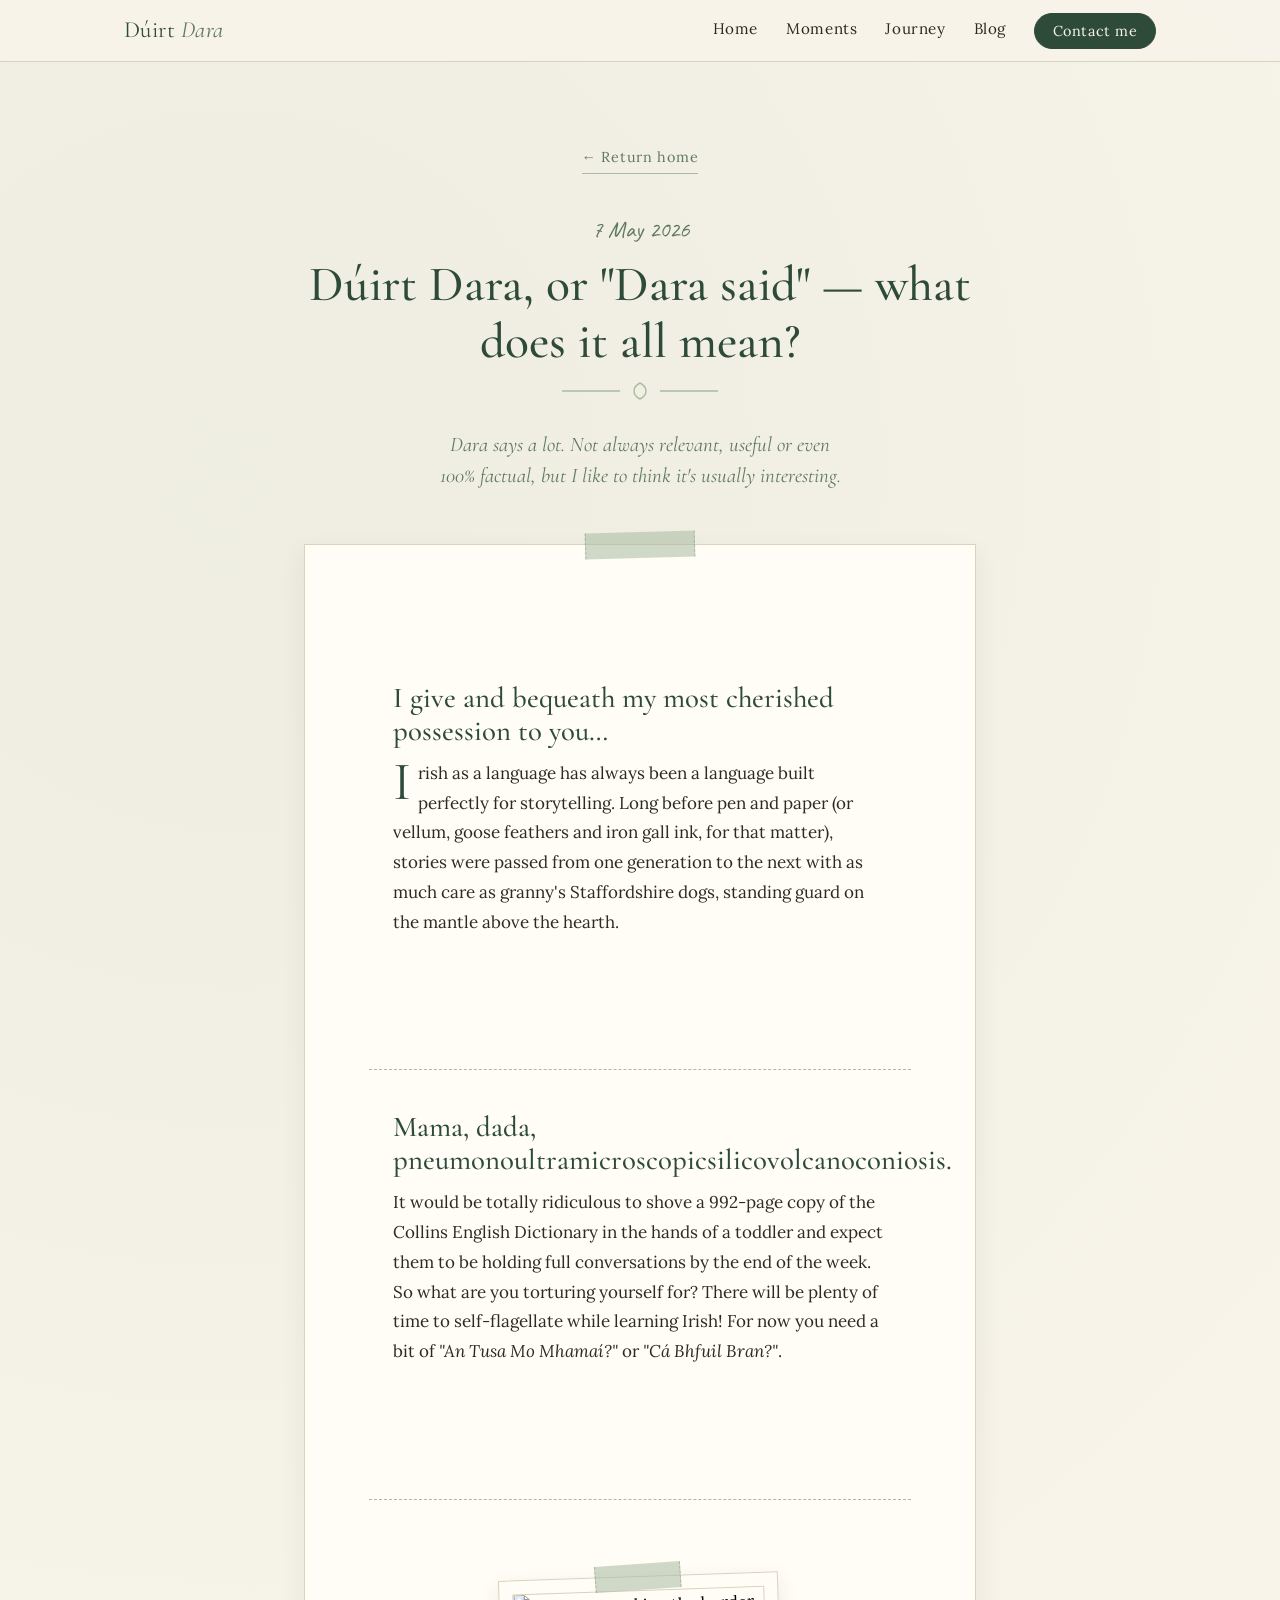
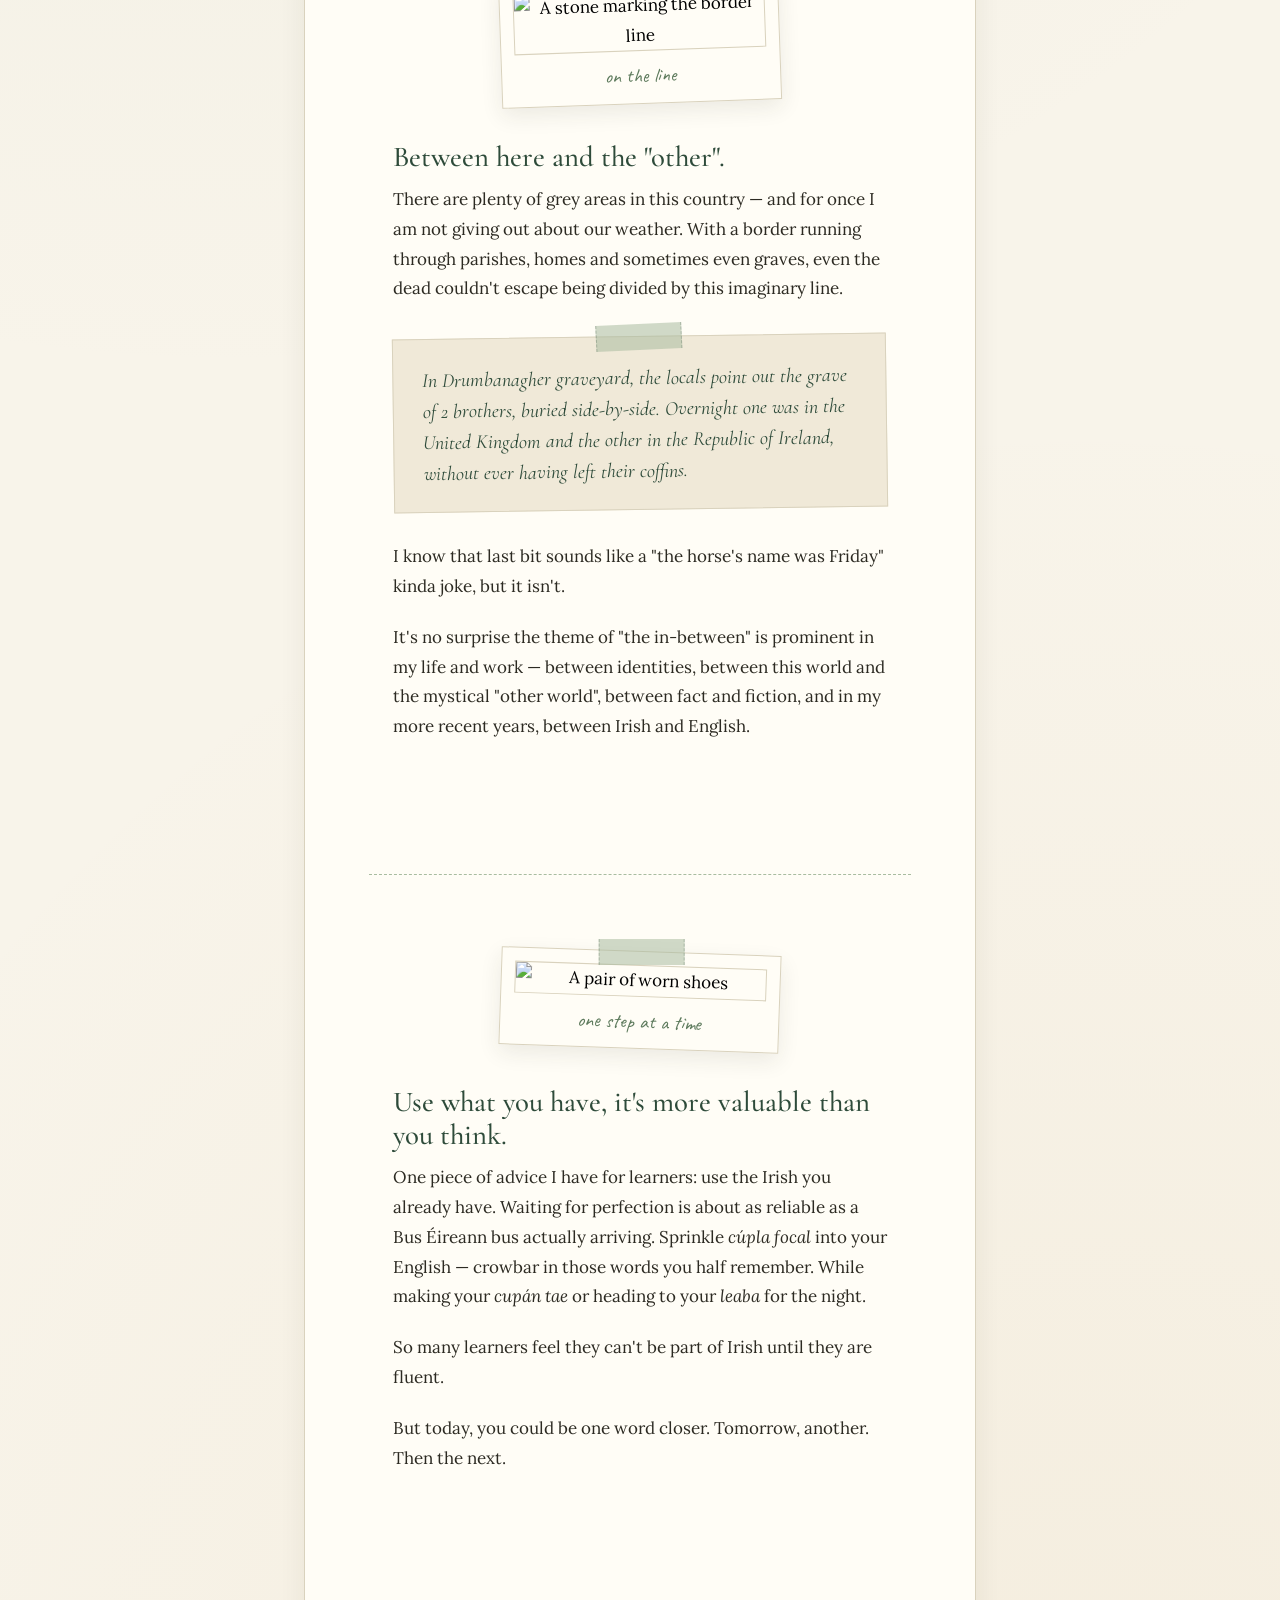
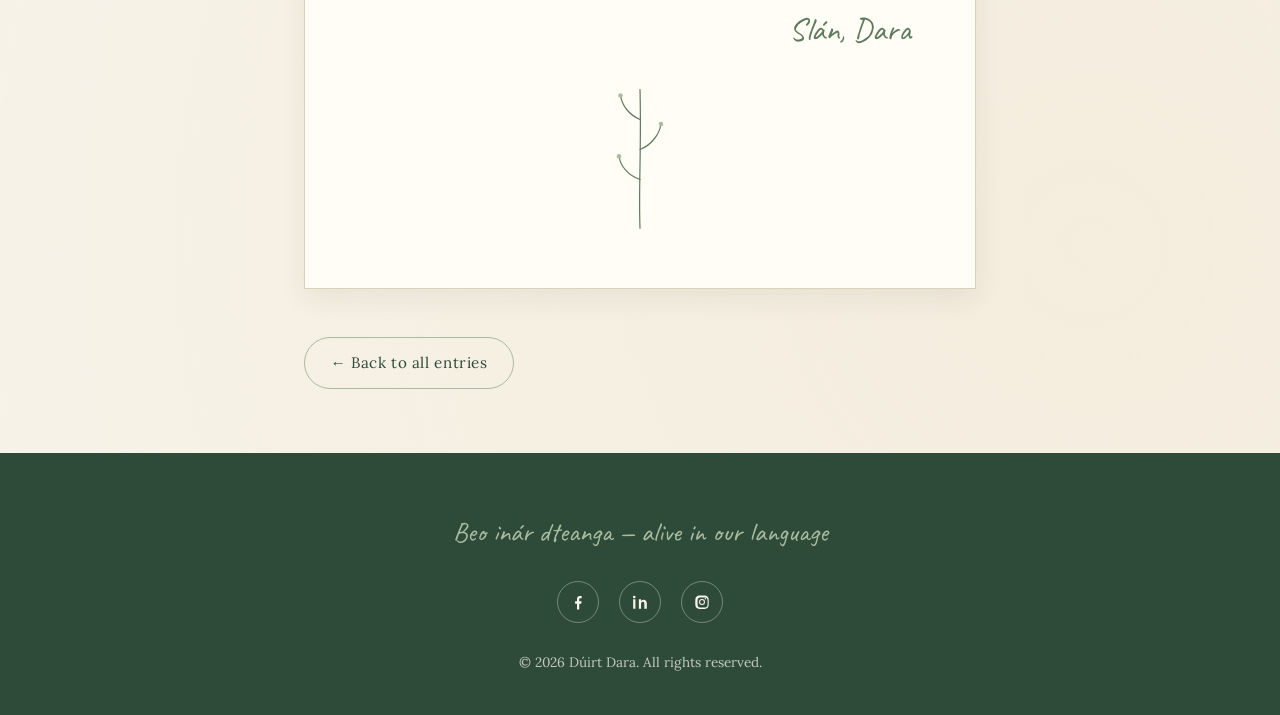
==== commit 202396d0: "Add files via upload" ====
--- a/post-1.html
+++ b/post-1.html
@@ -51,29 +51,47 @@
       <div class="post-body">
 
         <section class="post-section reveal">
-          <span class="margin-note handwritten" aria-hidden="true">an seanchas</span>
-          <h2>Oral tradition — symbiotic to the Irish language</h2>
-          <p>Irish as a language has always been built perfectly for storytelling. Long before pen and paper (or vellum, goose feathers and iron gall ink, for that matter), stories were passed from one generation to the next with as much care as granny's Staffordshire dogs, standing guard on the mantle above the hearth.</p>
+          <h2>I give and bequeath my most cherished possession to you…</h2>
+          <p>Irish as a language has always been a language built perfectly for storytelling. Long before pen and paper (or vellum, goose feathers and iron gall ink, for that matter), stories were passed from one generation to the next with as much care as granny's Staffordshire dogs, standing guard on the mantle above the hearth.</p>
         </section>
 
         <section class="post-section reveal">
-          <span class="margin-note handwritten" aria-hidden="true">tús maith…</span>
-          <h2>Storytelling has always been a fantastic tool for language learning</h2>
-          <p>It would be totally ridiculous to shove a 992-page copy of the Collins English Dictionary into the hands of a toddler and expect them to be holding full conversations by the end of the week. So what are you torturing yourself for? There will be plenty of time to self-flagellate while learning Irish! For now, you need a bit of <em>"An Tusa Mo Mhamaí?"</em> or <em>"Cá Bhfuil Bran?"</em>.</p>
+          <h2>Mama, dada, pneumonoultramicroscopicsilicovolcanoconiosis.</h2>
+          <p>It would be totally ridiculous to shove a 992-page copy of the Collins English Dictionary in the hands of a toddler and expect them to be holding full conversations by the end of the week. So what are you torturing yourself for? There will be plenty of time to self-flagellate while learning Irish! For now you need a bit of <em>"An Tusa Mo Mhamaí?"</em> or <em>"Cá Bhfuil Bran?"</em>.</p>
         </section>
 
         <section class="post-section reveal">
-          <span class="margin-note handwritten" aria-hidden="true">idir eatarthu</span>
-          <h2>Middle spaces — between words, between states, between some of the oldest written records</h2>
+          <figure class="photo-card post-photo side-left tilt-l reveal">
+            <span class="tape tape-t"></span>
+            <button class="photo-trigger" type="button">
+              <img src="images/stone.png" alt="A stone marking the border line" loading="lazy">
+            </button>
+            <figcaption class="handwritten">on the line</figcaption>
+          </figure>
+          <h2>Between here and the "other".</h2>
           <p>There are plenty of grey areas in this country — and for once I am not giving out about our weather. With a border running through parishes, homes and sometimes even graves, even the dead couldn't escape being divided by this imaginary line.</p>
 
           <aside class="pull-note">
             <span class="tape tape-t"></span>
-            <p>In Drumbanagher graveyard, the locals point out the grave of two brothers, buried side by side. Overnight, one was in the United Kingdom and the other in the Republic of Ireland — without ever having left their coffins.</p>
+            <p>In Drumbanagher graveyard, the locals point out the grave of 2 brothers, buried side-by-side. Overnight one was in the United Kingdom and the other in the Republic of Ireland, without ever having left their coffins.</p>
           </aside>
 
-          <p>I know that last bit sounds like a "the horse's name was Friday" kind of joke, but it isn't.</p>
-          <p>My stories toe the line between fact and fiction, because if an embellished story helps you remember some boring Irish grammar rule, that's the most important thing.</p>
+          <p>I know that last bit sounds like a "the horse's name was Friday" kinda joke, but it isn't.</p>
+          <p>It's no surprise the theme of "the in-between" is prominent in my life and work — between identities, between this world and the mystical "other world", between fact and fiction, and in my more recent years, between Irish and English.</p>
+        </section>
+
+        <section class="post-section reveal">
+          <figure class="photo-card post-photo side-right tilt-r reveal">
+            <span class="tape tape-t"></span>
+            <button class="photo-trigger" type="button">
+              <img src="images/shoes.png" alt="A pair of worn shoes" loading="lazy">
+            </button>
+            <figcaption class="handwritten">one step at a time</figcaption>
+          </figure>
+          <h2>Use what you have, it's more valuable than you think.</h2>
+          <p>One piece of advice I have for learners: use the Irish you already have. Waiting for perfection is about as reliable as a Bus Éireann bus actually arriving. Sprinkle <em>cúpla focal</em> into your English — crowbar in those words you half remember. While making your <em>cupán tae</em> or heading to your <em>leaba</em> for the night.</p>
+          <p>So many learners feel they can't be part of Irish until they are fluent.</p>
+          <p>But today, you could be one word closer. Tomorrow, another. Then the next.</p>
         </section>
 
         <p class="signoff handwritten reveal">Slán, Dara</p>
@@ -142,6 +160,16 @@
     </div>
   </div>
 
+  <!-- ============ Photo lightbox ============ -->
+  <div class="modal lightbox" id="photoLightbox" hidden>
+    <div class="modal-backdrop" data-close-lightbox></div>
+    <figure class="lightbox-card" role="dialog" aria-modal="true" aria-label="Photo viewer">
+      <button class="modal-close" data-close-lightbox aria-label="Close">×</button>
+      <img id="lightboxImage" src="" alt="">
+      <figcaption class="handwritten" id="lightboxCaption"></figcaption>
+    </figure>
+  </div>
+
   <script src="script.js"></script>
 </body>
 </html>
--- a/styles.css
+++ b/styles.css
@@ -497,10 +497,49 @@
   box-shadow: -3px 3px 8px rgba(44, 42, 34, .15);
 }
 
-.entry-date { margin: 0 0 .25rem; font-size: 1.3rem; }
-
-.entry h3 { font-size: 1.55rem; margin-bottom: .5rem; }
-.entry h3 a { color: inherit; text-decoration: none; }
+/* "new" sticker marking the most recent entry */
+.entry-new {
+  position: absolute;
+  right: .8rem;
+  bottom: .8rem;
+  width: 54px;
+  height: 54px;
+  z-index: 3;
+  pointer-events: none;
+  color: var(--green-deep);
+}
+.entry-new .seal-edge {
+  fill: none;
+  stroke: currentColor;
+  stroke-width: 3;
+  stroke-linejoin: round;
+  stroke-linecap: round;
+}
+.entry-new .seal-ring {
+  fill: none;
+  stroke: currentColor;
+  stroke-width: 1;
+  opacity: .5;
+}
+.entry-new .seal-text {
+  fill: currentColor;
+  font-family: var(--font-display);
+  font-weight: 600;
+  font-size: 22px;
+  letter-spacing: 1.5px;
+  text-anchor: middle;
+  dominant-baseline: central;
+}
+
+.entry-date { margin: 0 0 .35rem; font-size: 1.3rem; }
+
+.entry h3 {
+  font-size: clamp(1.7rem, 3.4vw, 2.05rem);
+  line-height: 1.15;
+  font-weight: 600;
+  margin-bottom: .55rem;
+}
+.entry h3 a { color: var(--green-deep); text-decoration: none; }
 .entry h3 a:hover { color: var(--green-mid); }
 
 .entry p { margin: 0 0 1rem; }
@@ -509,10 +548,71 @@
   font-size: .92rem;
   letter-spacing: .05em;
   text-decoration: none;
-  border-bottom: 1px solid var(--sage);
+  color: var(--gold);
+  border-bottom: 1px solid rgba(194, 145, 63, .5);
   padding-bottom: 2px;
 }
-.read-more:hover { border-color: var(--green-deep); }
+.read-more:hover { color: var(--gold); border-color: var(--gold); }
+
+/* ==========================================================================
+   Focal an Lae — word of the day
+   ========================================================================== */
+
+.focal-card {
+  position: relative;
+  max-width: 520px;
+  margin: 0 auto;
+  padding: 3rem 2.5rem 2.5rem;
+  text-align: center;
+  background: #fffdf6;
+  border: 1px solid var(--line);
+  box-shadow: 0 10px 26px rgba(44, 42, 34, .09);
+}
+/* keep a gentle scrapbook tilt once revealed */
+.focal-card.reveal.is-visible { transform: rotate(-1deg); }
+.focal-in { animation: focalFade .45s var(--ease); }
+
+@keyframes focalFade {
+  from { opacity: .25; }
+  to   { opacity: 1; }
+}
+
+.focal-word {
+  font-family: var(--font-display);
+  font-size: clamp(2.4rem, 6vw, 3.4rem);
+  font-weight: 600;
+  line-height: 1.05;
+  color: var(--green-deep);
+  margin: 0;
+}
+
+.focal-pron {
+  font-size: 1.5rem;
+  color: var(--gold);
+  margin: .3rem 0 1.1rem;
+}
+
+.focal-meaning {
+  font-family: var(--font-display);
+  font-size: 1.5rem;
+  font-style: italic;
+  color: var(--ink);
+  margin: 0 0 1rem;
+}
+
+.focal-note {
+  color: var(--green-mid);
+  font-size: 1rem;
+  line-height: 1.65;
+  max-width: 42ch;
+  margin: 0 auto 1.75rem;
+}
+
+.focal-next { margin-top: .25rem; }
+
+@media (prefers-reduced-motion: reduce) {
+  .focal-in { animation: none; }
+}
 
 /* ==========================================================================
    Visual journal
@@ -739,6 +839,13 @@
   background: none;
   font: inherit;
   cursor: zoom-in;
+}
+
+/* blur the whole page behind a zoomed photo so it reads clearly */
+.lightbox .modal-backdrop {
+  background: rgba(44, 42, 34, .55);
+  backdrop-filter: blur(8px);
+  -webkit-backdrop-filter: blur(8px);
 }
 
 .lightbox-card {
@@ -881,6 +988,39 @@
   margin: 0;
 }
 
+/* a snatch of overheard conversation */
+.post-body .dialogue {
+  border-left: 2px solid var(--sage);
+  padding-left: 1.2rem;
+  margin: 1.75rem 0;
+  font-family: var(--font-display);
+  font-size: 1.2rem;
+  line-height: 2;
+}
+.post-body .dialogue em { color: var(--green-mid); }
+
+/* focal an lae — word of the day card */
+.word-note {
+  margin: 2rem 0;
+  padding: 1.1rem 1.4rem;
+  background: var(--paper-deep);
+  border: 1px dashed var(--gold);
+}
+.word-note .word-label {
+  display: block;
+  margin-bottom: .3rem;
+  font-size: .74rem;
+  letter-spacing: .16em;
+  text-transform: uppercase;
+  color: var(--gold);
+}
+.word-note p {
+  margin: 0;
+  font-family: var(--font-display);
+  font-size: 1.3rem;
+  color: var(--green-deep);
+}
+
 .post-body .signoff {
   text-align: right;
   margin-top: 2.5rem;
@@ -900,6 +1040,26 @@
   gap: 1rem;
   flex-wrap: wrap;
   margin-top: 3rem;
+}
+
+/* photographs tucked into the outer margins of a post */
+.post-photo {
+  position: absolute;
+  top: 0;
+  width: 200px;
+  z-index: 3;
+}
+.post-photo.side-left  { left:  calc(-1 * (200px + clamp(1.5rem, 6vw, 4rem) + 1.25rem)); }
+.post-photo.side-right { right: calc(-1 * (200px + clamp(1.5rem, 6vw, 4rem) + 1.25rem)); }
+
+@media (max-width: 1320px) {
+  /* not enough room beside the page — settle the photos into the column */
+  .post-photo {
+    position: static;
+    width: 100%;
+    max-width: 280px;
+    margin: 2.25rem auto;
+  }
 }
 
 /* ==========================================================================
